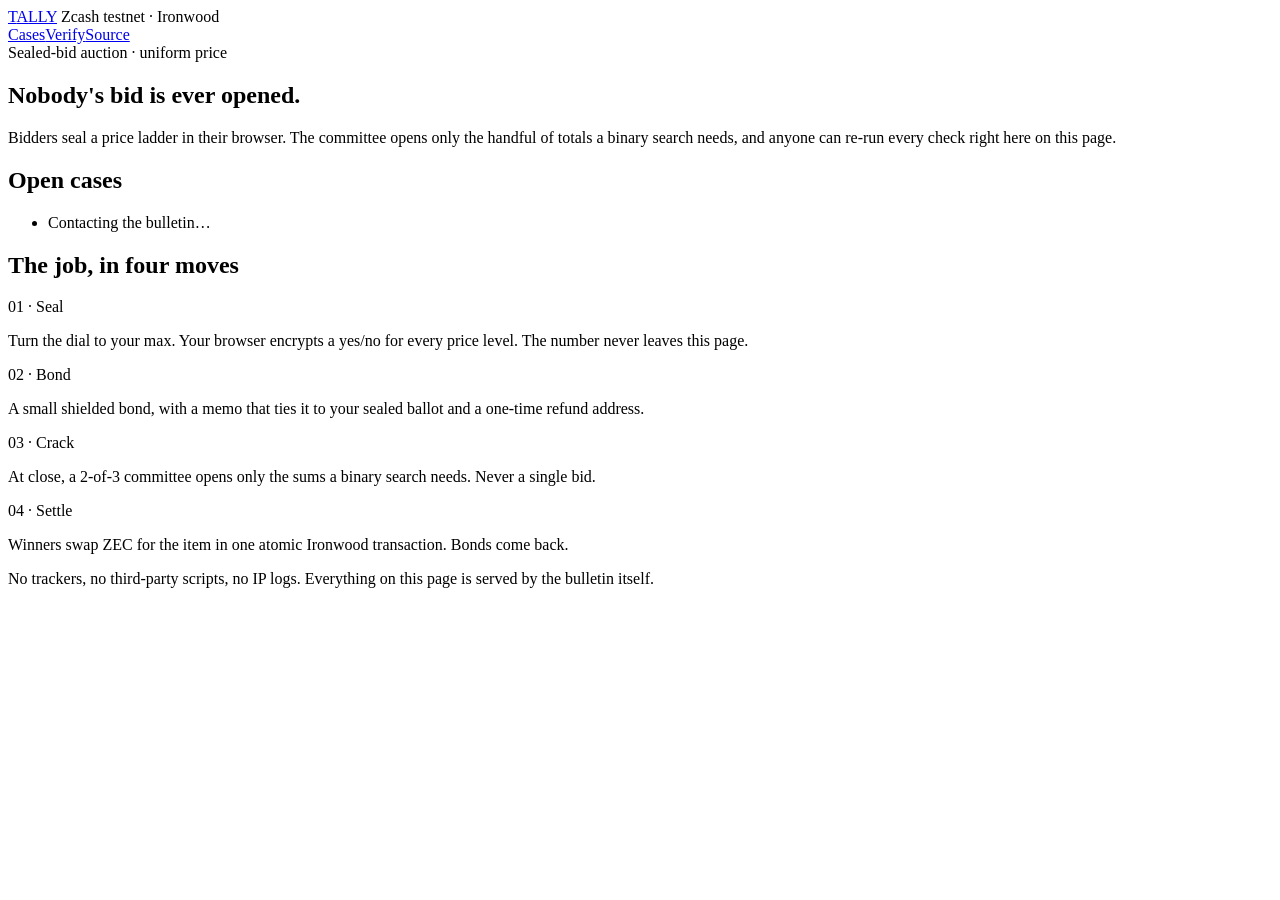
==== web/index.html @ 9376f006 "Layer 5: in-browser verifier (WASM) and heist bidding UI tally-wasm: plain C-ABI WASM build of tally" ====
<!doctype html>
<html lang="en">
<head>
  <meta charset="utf-8">
  <meta name="viewport" content="width=device-width, initial-scale=1">
  <title>Tally — sealed bids on Zcash</title>
  <link rel="stylesheet" href="/shared/style.css">
  <script type="module" src="/shared/index.js"></script>
</head>
<body>
  <div class="bar"><div class="wrap">
    <a class="brand" href="/">T<span>A</span>LLY</a>
    <span class="net">Zcash testnet · Ironwood</span>
    <nav><a href="/" aria-current="page">Cases</a><a href="/verify.html">Verify</a><a href="https://github.com/Demiladepy/tally">Source</a></nav>
  </div></div>

  <main class="wrap">
    <section class="hero">
      <span class="label">Sealed-bid auction · uniform price</span>
      <h1>Nobody's bid is ever opened.</h1>
      <p class="lede">Bidders seal a price ladder in their browser. The committee opens only the handful of totals a binary search needs, and anyone can re-run every check right here on this page.</p>
    </section>

    <section class="section" aria-labelledby="cases-h">
      <header><h2 id="cases-h">Open cases</h2><span class="label" id="count"></span></header>
      <ul class="case-list" id="cases"><li class="case"><span class="dim mono">Contacting the bulletin…</span></li></ul>
    </section>

    <section class="section" aria-labelledby="how-h">
      <header><h2 id="how-h">The job, in four moves</h2></header>
      <div class="how">
        <div><span class="label">01 · Seal</span><p>Turn the dial to your max. Your browser encrypts a yes/no for every price level. The number never leaves this page.</p></div>
        <div><span class="label">02 · Bond</span><p>A small shielded bond, with a memo that ties it to your sealed ballot and a one-time refund address.</p></div>
        <div><span class="label">03 · Crack</span><p>At close, a 2-of-3 committee opens only the sums a binary search needs. Never a single bid.</p></div>
        <div><span class="label">04 · Settle</span><p>Winners swap ZEC for the item in one atomic Ironwood transaction. Bonds come back.</p></div>
      </div>
    </section>
  </main>
  <footer class="foot"><div class="wrap">No trackers, no third-party scripts, no IP logs. Everything on this page is served by the bulletin itself.</div></footer>
</body>
</html>
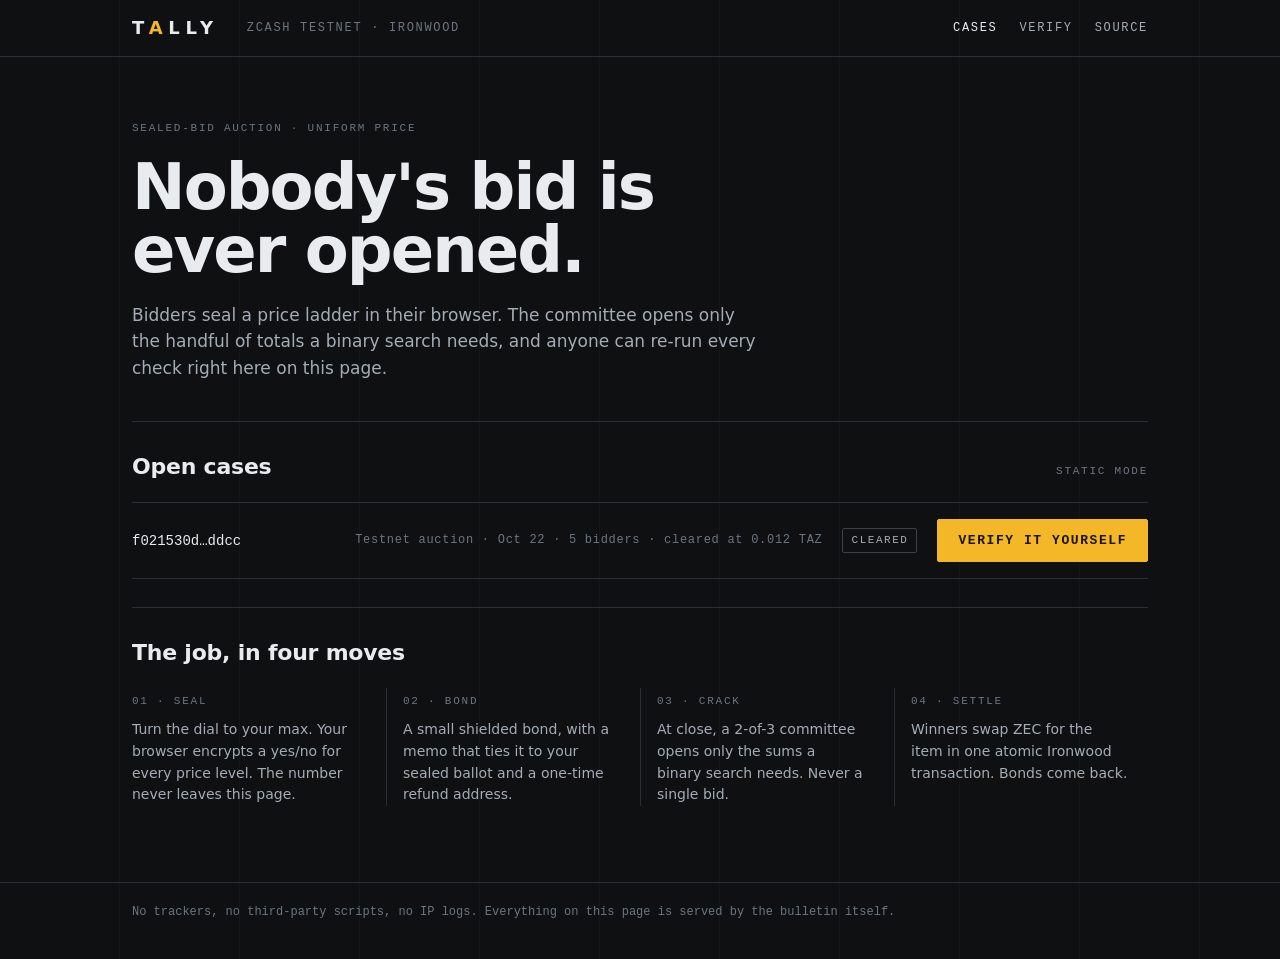
==== commit b34bec2d: "Static hosting + one-command runs - Web pages use relative paths and a meta CSP, so they work on any" ====
--- a/web/index.html
+++ b/web/index.html
@@ -3,15 +3,17 @@
 <head>
   <meta charset="utf-8">
   <meta name="viewport" content="width=device-width, initial-scale=1">
+  <meta http-equiv="Content-Security-Policy" content="default-src 'self'; script-src 'self' 'wasm-unsafe-eval'; style-src 'self'; img-src 'self' data:; connect-src 'self'; font-src 'self'; object-src 'none'; base-uri 'none'; form-action 'none'">
+  <meta name="referrer" content="no-referrer">
   <title>Tally — sealed bids on Zcash</title>
-  <link rel="stylesheet" href="/shared/style.css">
-  <script type="module" src="/shared/index.js"></script>
+  <link rel="stylesheet" href="shared/style.css">
+  <script type="module" src="shared/index.js"></script>
 </head>
 <body>
   <div class="bar"><div class="wrap">
-    <a class="brand" href="/">T<span>A</span>LLY</a>
+    <a class="brand" href="./">T<span>A</span>LLY</a>
     <span class="net">Zcash testnet · Ironwood</span>
-    <nav><a href="/" aria-current="page">Cases</a><a href="/verify.html">Verify</a><a href="https://github.com/Demiladepy/tally">Source</a></nav>
+    <nav><a href="./" aria-current="page">Cases</a><a href="verify.html">Verify</a><a href="https://github.com/Demiladepy/tally">Source</a></nav>
   </div></div>
 
   <main class="wrap">
--- a/web/shared/style.css
+++ b/web/shared/style.css
@@ -0,0 +1,314 @@
+/* Tally: "Vault Ledger". Self-hosted only; system fonts; no external assets.
+   Roles: --amber = primary action + clearing price only.
+          --pass / --fail = check states only.
+          --paper = the sealed envelope only. */
+
+:root {
+  --bg: #0e1012;
+  --bg-2: #15181b;
+  --rule: #2a2f35;
+  --rule-strong: #3a4148;
+  --ink: #e9ecef;
+  --ink-2: #a4adb6;
+  --ink-3: #6c7680;
+  --amber: #f4b728;
+  --amber-ink: #1a1405;
+  --pass: #3fd68f;
+  --fail: #ff5a4f;
+  --paper: #efe6d2;
+  --paper-ink: #2b2418;
+  --mono: ui-monospace, "Cascadia Mono", "SF Mono", Menlo, Consolas, monospace;
+  --sans: system-ui, -apple-system, "Segoe UI", Roboto, sans-serif;
+  --r: 2px;
+  --space: clamp(16px, 3vw, 32px);
+}
+
+* { box-sizing: border-box; touch-action: manipulation; }
+html { background: var(--bg); color: var(--ink); }
+body {
+  margin: 0;
+  font: 15px/1.55 var(--sans);
+  min-height: 100vh;
+  background:
+    repeating-linear-gradient(90deg, transparent 0 119px, rgba(255, 255, 255, 0.018) 119px 120px),
+    var(--bg);
+}
+
+a { color: var(--ink); text-underline-offset: 3px; }
+a:hover { color: var(--amber); }
+:focus-visible { outline: 2px solid var(--amber); outline-offset: 3px; }
+
+.wrap { max-width: 1080px; margin: 0 auto; padding: 0 var(--space); }
+
+/* ---- top bar ---- */
+.bar {
+  border-bottom: 1px solid var(--rule);
+  font: 12px/1 var(--mono);
+  letter-spacing: 0.14em;
+  text-transform: uppercase;
+}
+.bar .wrap { display: flex; align-items: center; gap: 28px; height: 56px; }
+.brand { font: 800 18px/1 var(--sans); letter-spacing: 0.32em; text-decoration: none; color: var(--ink); }
+.brand span { color: var(--amber); }
+.bar nav { display: flex; gap: 22px; margin-left: auto; }
+.bar nav a { text-decoration: none; color: var(--ink-2); }
+.bar nav a[aria-current="page"] { color: var(--ink); }
+.net { color: var(--ink-3); }
+
+/* ---- type ---- */
+.label {
+  font: 11px/1.4 var(--mono);
+  letter-spacing: 0.16em;
+  text-transform: uppercase;
+  color: var(--ink-3);
+}
+h1, h2 { font-family: var(--sans); text-wrap: balance; margin: 0; }
+h1 { font-size: clamp(34px, 6vw, 64px); font-weight: 850; line-height: 0.98; letter-spacing: -0.03em; }
+h2 { font-size: 22px; font-weight: 750; letter-spacing: -0.01em; }
+p { text-wrap: pretty; margin: 0; }
+.lede { color: var(--ink-2); font-size: 17px; max-width: 58ch; }
+.mono { font-family: var(--mono); }
+.dim { color: var(--ink-3); }
+code, .hash { font: 13px/1.4 var(--mono); color: var(--ink-2); word-break: break-all; }
+
+/* ---- sections: ruled, not carded ---- */
+.section { border-top: 1px solid var(--rule); padding: 28px 0; }
+.section > header { display: flex; align-items: baseline; gap: 16px; margin-bottom: 18px; }
+.section > header .label { margin-left: auto; }
+
+/* ---- buttons ---- */
+.btn {
+  appearance: none;
+  border: 1px solid var(--rule-strong);
+  background: transparent;
+  color: var(--ink);
+  font: 600 13px/1 var(--mono);
+  letter-spacing: 0.12em;
+  text-transform: uppercase;
+  padding: 14px 20px;
+  border-radius: var(--r);
+  cursor: pointer;
+  text-decoration: none;
+  display: inline-flex;
+  align-items: center;
+  gap: 10px;
+  transition: background-color 120ms, border-color 120ms, color 120ms;
+}
+.btn:hover { border-color: var(--ink-2); color: var(--ink); }
+.btn.primary { background: var(--amber); border-color: var(--amber); color: var(--amber-ink); }
+.btn.primary:hover { background: #ffc94a; color: var(--amber-ink); }
+.btn:disabled { opacity: 0.4; cursor: not-allowed; }
+
+/* ---- status chips ---- */
+.chip {
+  font: 11px/1 var(--mono);
+  letter-spacing: 0.14em;
+  text-transform: uppercase;
+  padding: 6px 8px;
+  border: 1px solid var(--rule-strong);
+  border-radius: var(--r);
+  color: var(--ink-2);
+  white-space: nowrap;
+}
+.chip.open { color: var(--amber); border-color: rgba(244, 183, 40, 0.5); }
+
+/* ---- landing ---- */
+.hero { padding: 64px 0 40px; display: grid; gap: 20px; }
+.hero h1 { max-width: 14ch; }
+.case-list { list-style: none; margin: 0; padding: 0; }
+.case-list li { border-top: 1px solid var(--rule); }
+.case-list li:last-child { border-bottom: 1px solid var(--rule); }
+.case {
+  display: grid;
+  grid-template-columns: 1fr auto auto auto;
+  gap: 20px;
+  align-items: center;
+  padding: 16px 0;
+}
+.case .id { font: 14px var(--mono); color: var(--ink); }
+.case .meta { font: 12px var(--mono); color: var(--ink-3); letter-spacing: 0.06em; }
+.case .actions { display: flex; gap: 8px; }
+.how { display: grid; grid-template-columns: repeat(4, 1fr); gap: 0; }
+.how > div { padding: 0 20px 0 0; border-left: 1px solid var(--rule); padding-left: 16px; }
+.how > div:first-child { border-left: 0; padding-left: 0; }
+.how p { color: var(--ink-2); font-size: 14px; margin-top: 8px; }
+
+/* ---- verify: verdict + checks ---- */
+.verdict { display: grid; gap: 10px; padding: 40px 0 28px; }
+.verdict .big { font: 850 clamp(30px, 5vw, 52px)/1 var(--sans); letter-spacing: -0.02em; }
+.verdict.pass .big { color: var(--pass); }
+.verdict.fail .big { color: var(--fail); }
+.checks { list-style: none; margin: 0; padding: 0; counter-reset: c; }
+.checks li {
+  display: grid;
+  grid-template-columns: 28px 64px 1fr;
+  gap: 14px;
+  align-items: baseline;
+  padding: 12px 0;
+  border-top: 1px solid var(--rule);
+  counter-increment: c;
+  opacity: 0;
+  transform: translateY(4px);
+  animation: tumbler 260ms ease-out forwards;
+}
+.checks li::before { content: counter(c, decimal-leading-zero); font: 12px var(--mono); color: var(--ink-3); }
+.checks .st { font: 700 12px/1 var(--mono); letter-spacing: 0.14em; }
+.checks .ok .st { color: var(--pass); }
+.checks .bad .st { color: var(--fail); }
+.checks .name { font-weight: 600; }
+.checks .detail { display: block; font: 12px/1.5 var(--mono); color: var(--ink-3); word-break: break-all; }
+@keyframes tumbler { to { opacity: 1; transform: none; } }
+
+/* ---- ladder: what was opened, what stayed sealed ---- */
+.ladder { display: grid; grid-template-columns: repeat(var(--levels, 16), minmax(0, 1fr)); gap: 3px; }
+.rung { display: grid; gap: 6px; text-align: center; }
+.rung .cell {
+  height: 84px;
+  border: 1px solid var(--rule);
+  border-radius: var(--r);
+  display: grid;
+  place-items: center;
+  font: 700 18px var(--mono);
+  background: repeating-linear-gradient(135deg, #171a1d 0 6px, #1c2024 6px 12px);
+  color: var(--ink-3);
+}
+.rung.opened .cell { background: var(--bg-2); color: var(--ink); border-color: var(--rule-strong); }
+.rung.cleared .cell { border-color: var(--amber); color: var(--amber); box-shadow: inset 0 0 0 1px var(--amber); }
+.rung .p { font: 11px var(--mono); color: var(--ink-3); }
+.rung.cleared .p { color: var(--amber); }
+.legend { display: flex; gap: 22px; flex-wrap: wrap; margin-top: 14px; font: 12px var(--mono); color: var(--ink-3); }
+.legend i { display: inline-block; width: 12px; height: 12px; vertical-align: -2px; margin-right: 6px; border: 1px solid var(--rule-strong); }
+.legend .sealed { background: repeating-linear-gradient(135deg, #171a1d 0 3px, #2a2f35 3px 6px); }
+.legend .open { background: var(--bg-2); }
+.legend .clear { border-color: var(--amber); }
+
+.price-tag { font: 850 clamp(36px, 5.5vw, 64px)/1 var(--mono); color: var(--amber); letter-spacing: -0.03em; white-space: nowrap; }
+.price-tag small { font-size: 0.42em; letter-spacing: 0.08em; }
+.facts > :first-child { grid-column: span 2; }
+.facts { display: grid; grid-template-columns: repeat(auto-fit, minmax(180px, 1fr)); gap: 18px 28px; }
+.facts .v { font: 15px var(--mono); margin-top: 4px; word-break: break-all; }
+.rows { list-style: none; margin: 0; padding: 0; }
+.rows li { display: flex; gap: 16px; padding: 10px 0; border-top: 1px solid var(--rule); align-items: baseline; flex-wrap: wrap; }
+
+/* ---- drop zone (interactive: justified container) ---- */
+.drop {
+  border: 1px dashed var(--rule-strong);
+  border-radius: var(--r);
+  padding: 22px;
+  display: flex;
+  gap: 16px;
+  align-items: center;
+  flex-wrap: wrap;
+  color: var(--ink-2);
+}
+.drop.over { border-color: var(--amber); color: var(--ink); }
+.drop input[type="file"] { font: 12px var(--mono); color: var(--ink-2); }
+
+/* ---- bid flow ---- */
+.steps { display: flex; gap: 0; list-style: none; margin: 0; padding: 0; border-bottom: 1px solid var(--rule); }
+.steps li {
+  flex: 1;
+  padding: 14px 0;
+  font: 11px var(--mono);
+  letter-spacing: 0.14em;
+  text-transform: uppercase;
+  color: var(--ink-3);
+  border-bottom: 2px solid transparent;
+  margin-bottom: -1px;
+}
+.steps li[aria-current="step"] { color: var(--ink); border-bottom-color: var(--ink); }
+.steps li.done { color: var(--ink-2); }
+.steps li.done::after { content: " ✓"; color: var(--pass); }
+
+.stage { display: grid; grid-template-columns: minmax(0, 1fr) minmax(0, 1fr); gap: var(--space); padding: 36px 0; align-items: center; }
+.stage .copy { display: grid; gap: 16px; align-content: start; }
+.private-note { font: 12px/1.5 var(--mono); color: var(--ink-3); border-top: 1px solid var(--rule); padding-top: 12px; }
+
+/* vault dial */
+.dial-wrap { display: grid; place-items: center; gap: 18px; }
+.dial { width: min(340px, 80vw); aspect-ratio: 1; position: relative; }
+.dial svg { width: 100%; height: 100%; display: block; }
+.dial .knob { transform-origin: 170px 170px; transition: transform 220ms cubic-bezier(0.2, 0.9, 0.3, 1.2); }
+.dial-readout { text-align: center; display: grid; gap: 6px; }
+.dial-readout .amt { font: 800 40px/1 var(--mono); letter-spacing: -0.02em; }
+.dial-range { width: min(340px, 80vw); accent-color: var(--ink); }
+
+/* envelope (paper role only) */
+.envelope { width: min(340px, 80vw); aspect-ratio: 1.55; position: relative; perspective: 900px; }
+.envelope .body {
+  position: absolute; inset: 0;
+  background: var(--paper);
+  border-radius: 3px;
+  box-shadow: 0 18px 40px rgba(0, 0, 0, 0.45);
+}
+.envelope .body::after {
+  content: ""; position: absolute; inset: 0;
+  background: linear-gradient(to top right, transparent 49.5%, rgba(43, 36, 24, 0.18) 50%, transparent 50.5%),
+              linear-gradient(to top left, transparent 49.5%, rgba(43, 36, 24, 0.18) 50%, transparent 50.5%);
+}
+.envelope .flap {
+  position: absolute; left: 0; right: 0; top: 0; height: 58%;
+  background: #e4d8bd;
+  clip-path: polygon(0 0, 100% 0, 50% 100%);
+  transform-origin: top;
+  transform: rotateX(180deg);
+  transition: transform 520ms cubic-bezier(0.5, 0, 0.2, 1);
+  z-index: 2;
+}
+.envelope.sealed .flap { transform: rotateX(0deg); }
+.envelope .stamp {
+  position: absolute; z-index: 3; left: 50%; top: 52%;
+  translate: -50% -50%;
+  font: 800 15px/1 var(--mono); letter-spacing: 0.24em;
+  color: #9b2a1f; border: 2px solid #9b2a1f; padding: 8px 12px;
+  rotate: -8deg; opacity: 0; scale: 1.6;
+  transition: opacity 180ms 480ms, scale 220ms 480ms cubic-bezier(0.3, 1.6, 0.4, 1);
+}
+.envelope.sealed .stamp { opacity: 1; scale: 1; }
+.envelope .contents {
+  position: absolute; inset: 16% 10% auto; z-index: 1;
+  font: 11px/1.6 var(--mono); color: var(--paper-ink); opacity: 0.75; overflow: hidden; height: 60%;
+  word-break: break-all;
+}
+
+.field { display: grid; gap: 8px; }
+.field input {
+  font: 14px var(--mono);
+  background: var(--bg-2);
+  border: 1px solid var(--rule-strong);
+  border-radius: var(--r);
+  color: var(--ink);
+  padding: 12px;
+  width: 100%;
+}
+.uri { font: 12px/1.5 var(--mono); background: var(--bg-2); border: 1px solid var(--rule); padding: 12px; word-break: break-all; color: var(--ink-2); }
+.row { display: flex; gap: 10px; flex-wrap: wrap; align-items: center; }
+.status { font: 13px var(--mono); color: var(--ink-2); min-height: 1.5em; }
+.status.err { color: var(--fail); }
+.status.ok { color: var(--pass); }
+[hidden] { display: none !important; }
+
+.foot { border-top: 1px solid var(--rule); margin-top: 48px; padding: 22px 0 40px; font: 12px var(--mono); color: var(--ink-3); }
+
+@media (max-width: 760px) {
+  .stage { grid-template-columns: 1fr; }
+  .case { grid-template-columns: 1fr; gap: 8px; }
+  .how { grid-template-columns: 1fr 1fr; gap: 18px; }
+  .ladder { gap: 2px; }
+  .rung .cell { height: 60px; font-size: 13px; }
+  .rung .p { font-size: 10px; visibility: hidden; white-space: nowrap; }
+  .rung:first-child .p, .rung:last-child .p, .rung.cleared .p { visibility: visible; }
+  .bar nav { gap: 14px; }
+  .net { display: none; }
+}
+
+@media (prefers-reduced-motion: reduce) {
+  *, *::before, *::after { animation: none !important; transition: none !important; }
+  .checks li { opacity: 1; transform: none; }
+}
+.note-top { margin-top: 12px; }
+
+.manual { display: grid; gap: 10px; border-top: 1px solid var(--rule); padding-top: 12px; }
+.manual summary { cursor: pointer; list-style: none; }
+.manual summary::before { content: "+ "; }
+.manual[open] summary::before { content: "- "; }
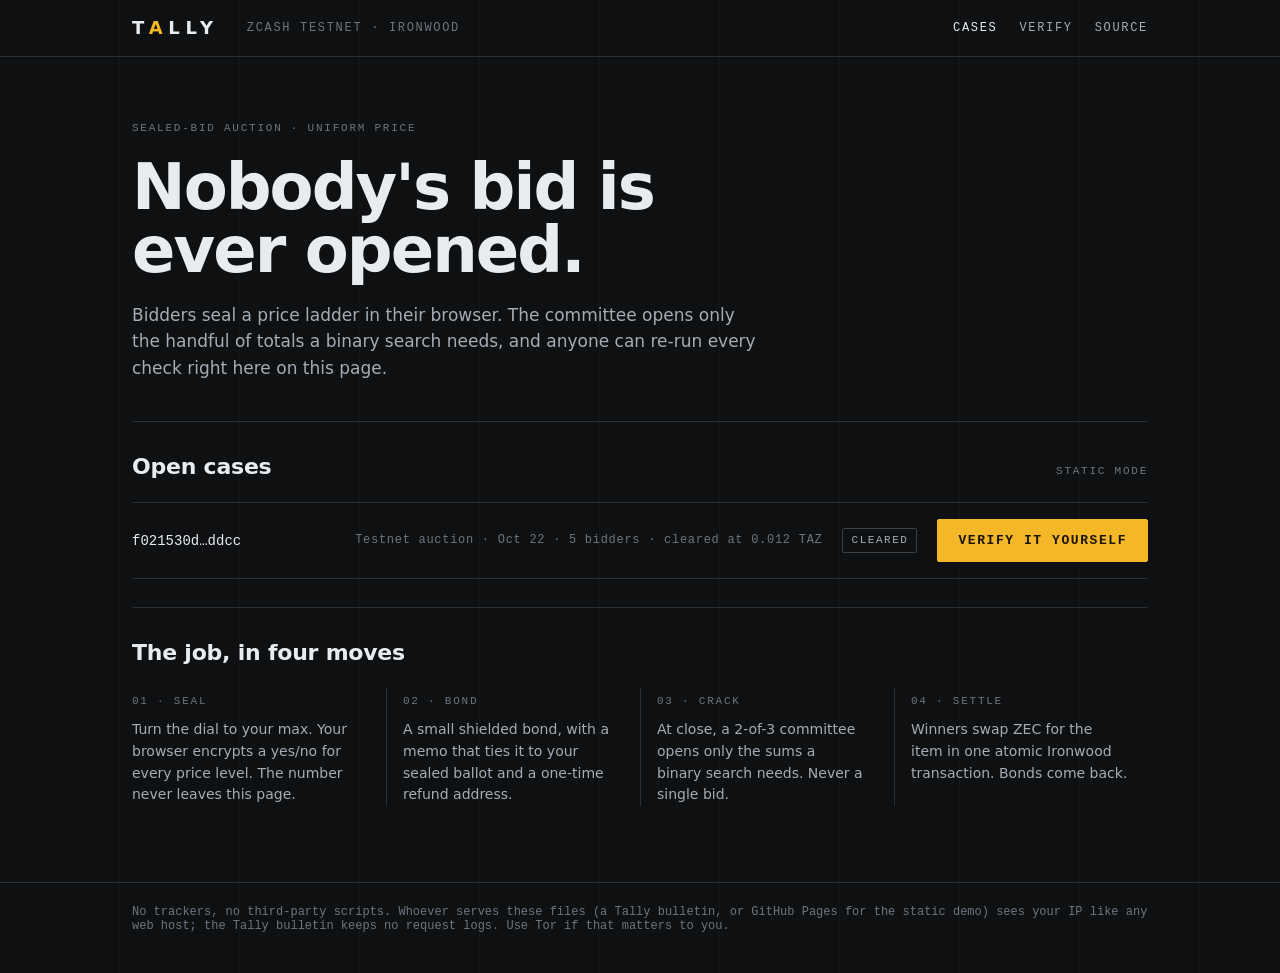
==== commit 877ecc80: "Web: v2-only sealing, wipe bid traces, frame-bust, build WASM in Pages with sha256 Co-Authored-By: C" ====
--- a/web/index.html
+++ b/web/index.html
@@ -7,6 +7,7 @@
   <meta name="referrer" content="no-referrer">
   <title>Tally — sealed bids on Zcash</title>
   <link rel="stylesheet" href="shared/style.css">
+  <script src="shared/frame.js"></script>
   <script type="module" src="shared/index.js"></script>
 </head>
 <body>
@@ -38,6 +39,6 @@
       </div>
     </section>
   </main>
-  <footer class="foot"><div class="wrap">No trackers, no third-party scripts, no IP logs. Everything on this page is served by the bulletin itself.</div></footer>
+  <footer class="foot"><div class="wrap">No trackers, no third-party scripts. Whoever serves these files (a Tally bulletin, or GitHub Pages for the static demo) sees your IP like any web host; the Tally bulletin keeps no request logs. Use Tor if that matters to you.</div></footer>
 </body>
 </html>
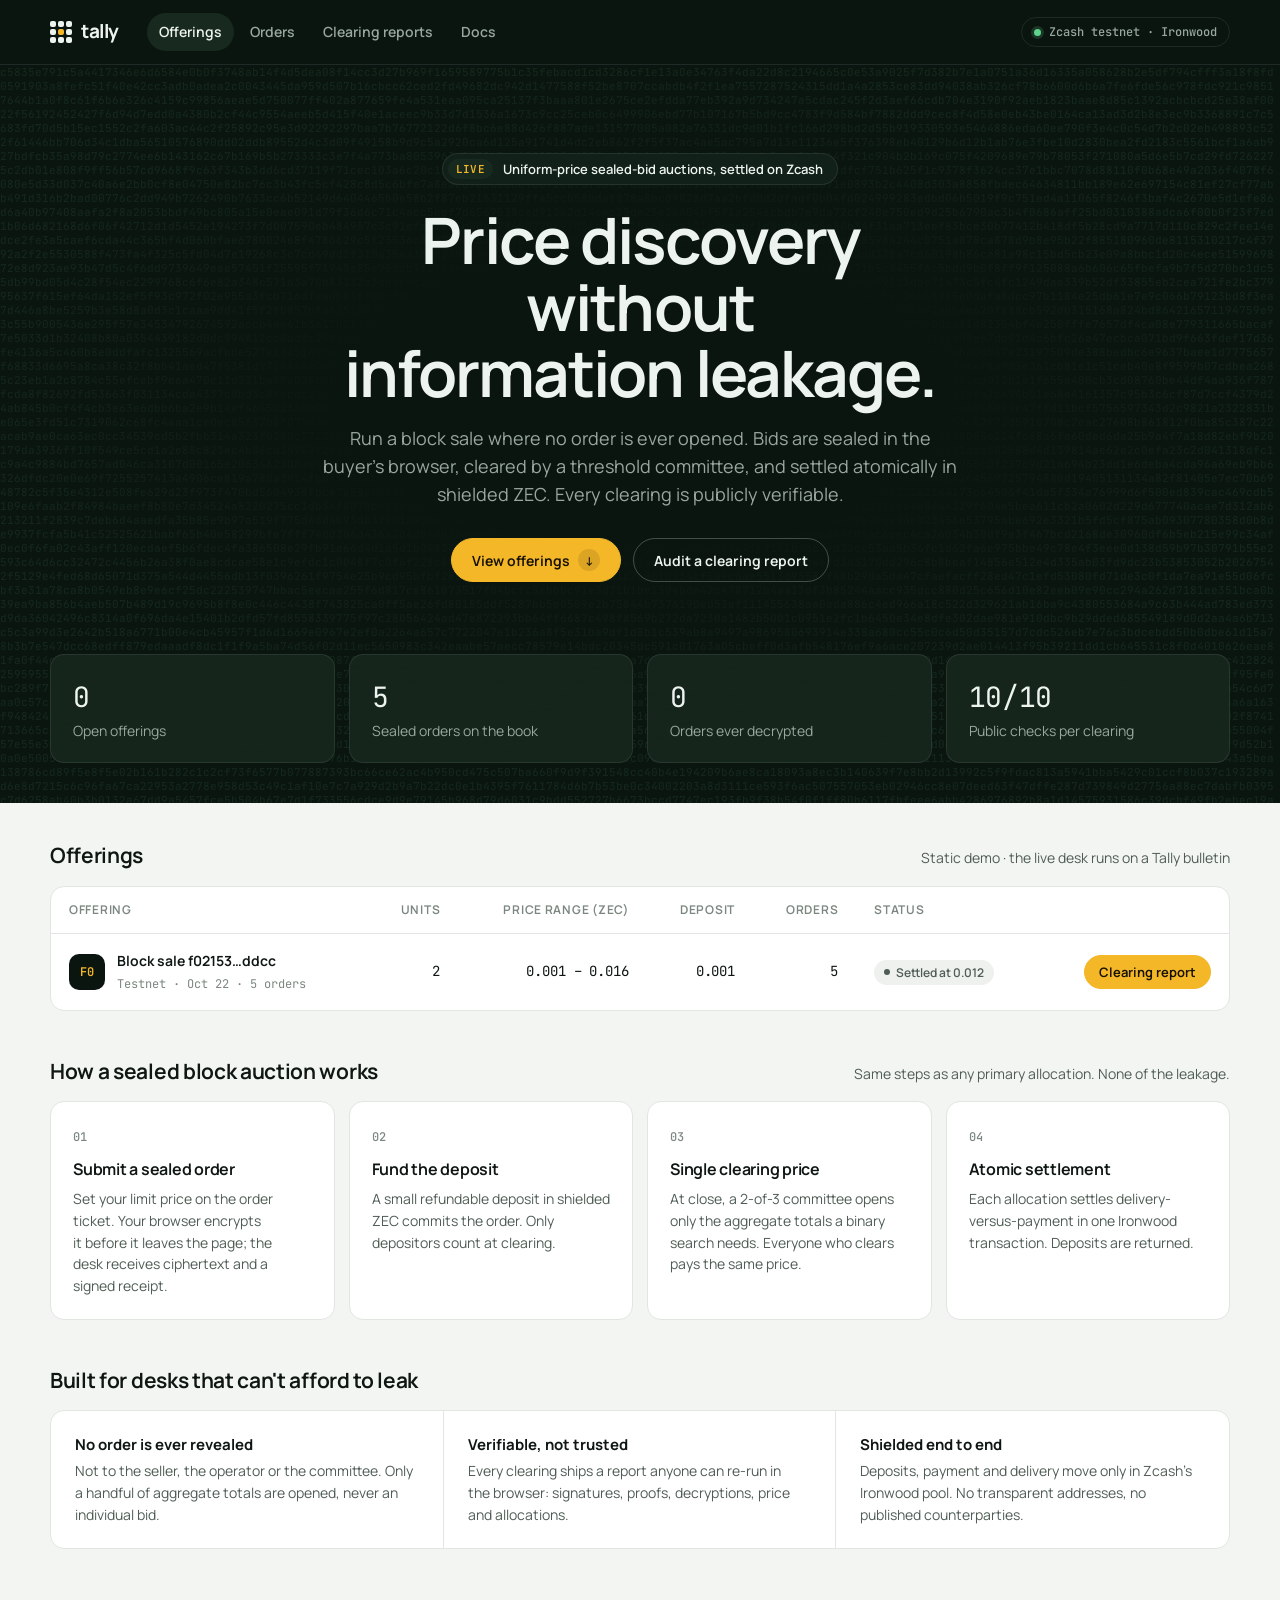
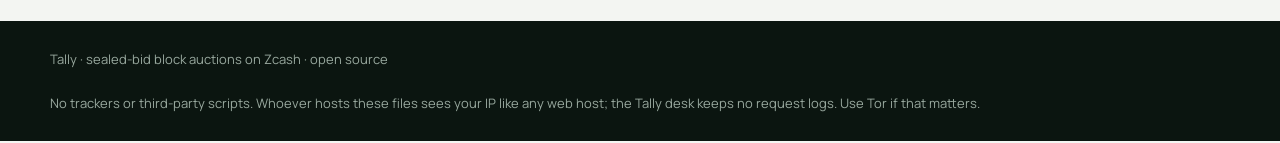
==== commit 51262aa4: "Web: institutional desk redesign (offerings, order ticket, orders, clearing report) - Familiar priva" ====
--- a/web/index.html
+++ b/web/index.html
@@ -5,40 +5,69 @@
   <meta name="viewport" content="width=device-width, initial-scale=1">
   <meta http-equiv="Content-Security-Policy" content="default-src 'self'; script-src 'self' 'wasm-unsafe-eval'; style-src 'self'; img-src 'self' data:; connect-src 'self'; font-src 'self'; object-src 'none'; base-uri 'none'; form-action 'none'">
   <meta name="referrer" content="no-referrer">
-  <title>Tally — sealed bids on Zcash</title>
+  <title>Tally · Sealed-bid block auctions on Zcash</title>
+  <link rel="preload" href="fonts/manrope.woff2" as="font" type="font/woff2" crossorigin>
   <link rel="stylesheet" href="shared/style.css">
   <script src="shared/frame.js"></script>
   <script type="module" src="shared/index.js"></script>
 </head>
 <body>
-  <div class="bar"><div class="wrap">
-    <a class="brand" href="./">T<span>A</span>LLY</a>
+  <header class="top"><div class="wrap">
+    <a class="logo" href="./"><span class="mark" aria-hidden="true"><i></i><i></i><i></i><i></i><i></i><i></i><i></i><i></i><i></i></span>tally</a>
+    <nav aria-label="Main"><a href="./" aria-current="page">Offerings</a><a href="orders.html">Orders</a><a href="verify.html">Clearing reports</a><a href="https://github.com/Demiladepy/tally">Docs</a></nav>
     <span class="net">Zcash testnet · Ironwood</span>
-    <nav><a href="./" aria-current="page">Cases</a><a href="verify.html">Verify</a><a href="https://github.com/Demiladepy/tally">Source</a></nav>
-  </div></div>
+  </div></header>
+
+  <section class="hero">
+    <div class="cipher" id="cipher" aria-hidden="true"></div>
+    <div class="wrap">
+      <span class="eyebrow"><b>LIVE</b>Uniform-price sealed-bid auctions, settled on Zcash</span>
+      <h1>Price discovery without information leakage.</h1>
+      <p class="lede">Run a block sale where no order is ever opened. Bids are sealed in the buyer's browser, cleared by a threshold committee, and settled atomically in shielded ZEC. Every clearing is publicly verifiable.</p>
+      <div class="actions">
+        <a class="btn cta" href="#offerings">View offerings <span class="arrow" aria-hidden="true">↓</span></a>
+        <a class="btn ghost-dark" href="verify.html?sample=testnet-2026-10-22">Audit a clearing report</a>
+      </div>
+      <div class="stats" aria-label="Desk statistics">
+        <div class="stat"><span class="num" id="st-open">—</span><span>Open offerings</span></div>
+        <div class="stat"><span class="num" id="st-orders">—</span><span>Sealed orders on the book</span></div>
+        <div class="stat"><span class="num">0</span><span>Orders ever decrypted</span></div>
+        <div class="stat"><span class="num">10/10</span><span>Public checks per clearing</span></div>
+      </div>
+    </div>
+  </section>
 
   <main class="wrap">
-    <section class="hero">
-      <span class="label">Sealed-bid auction · uniform price</span>
-      <h1>Nobody's bid is ever opened.</h1>
-      <p class="lede">Bidders seal a price ladder in their browser. The committee opens only the handful of totals a binary search needs, and anyone can re-run every check right here on this page.</p>
-    </section>
-
-    <section class="section" aria-labelledby="cases-h">
-      <header><h2 id="cases-h">Open cases</h2><span class="label" id="count"></span></header>
-      <ul class="case-list" id="cases"><li class="case"><span class="dim mono">Contacting the bulletin…</span></li></ul>
+    <section class="section" id="offerings" aria-labelledby="off-h">
+      <div class="sec-head"><h2 id="off-h">Offerings</h2><span class="muted" id="count"></span></div>
+      <div class="card table-wrap">
+        <table>
+          <thead><tr><th>Offering</th><th class="r">Units</th><th class="r col-hide">Price range (ZEC)</th><th class="r col-hide">Deposit</th><th class="r">Orders</th><th>Status</th><th></th></tr></thead>
+          <tbody id="rows"><tr><td colspan="7" class="empty">Connecting to the order book…</td></tr></tbody>
+        </table>
+      </div>
     </section>
 
     <section class="section" aria-labelledby="how-h">
-      <header><h2 id="how-h">The job, in four moves</h2></header>
-      <div class="how">
-        <div><span class="label">01 · Seal</span><p>Turn the dial to your max. Your browser encrypts a yes/no for every price level. The number never leaves this page.</p></div>
-        <div><span class="label">02 · Bond</span><p>A small shielded bond, with a memo that ties it to your sealed ballot and a one-time refund address.</p></div>
-        <div><span class="label">03 · Crack</span><p>At close, a 2-of-3 committee opens only the sums a binary search needs. Never a single bid.</p></div>
-        <div><span class="label">04 · Settle</span><p>Winners swap ZEC for the item in one atomic Ironwood transaction. Bonds come back.</p></div>
+      <div class="sec-head"><h2 id="how-h">How a sealed block auction works</h2><span class="muted">Same steps as any primary allocation. None of the leakage.</span></div>
+      <div class="steps4">
+        <div class="card"><span class="n">01</span><h3>Submit a sealed order</h3><p>Set your limit price on the order ticket. Your browser encrypts it before it leaves the page; the desk receives ciphertext and a signed receipt.</p></div>
+        <div class="card"><span class="n">02</span><h3>Fund the deposit</h3><p>A small refundable deposit in shielded ZEC commits the order. Only depositors count at clearing.</p></div>
+        <div class="card"><span class="n">03</span><h3>Single clearing price</h3><p>At close, a 2-of-3 committee opens only the aggregate totals a binary search needs. Everyone who clears pays the same price.</p></div>
+        <div class="card"><span class="n">04</span><h3>Atomic settlement</h3><p>Each allocation settles delivery-versus-payment in one Ironwood transaction. Deposits are returned.</p></div>
+      </div>
+    </section>
+
+    <section class="section" aria-labelledby="why-h">
+      <div class="sec-head"><h2 id="why-h">Built for desks that can't afford to leak</h2></div>
+      <div class="trust">
+        <div><b>No order is ever revealed</b><p>Not to the seller, the operator or the committee. Only a handful of aggregate totals are opened, never an individual bid.</p></div>
+        <div><b>Verifiable, not trusted</b><p>Every clearing ships a report anyone can re-run in the browser: signatures, proofs, decryptions, price and allocations.</p></div>
+        <div><b>Shielded end to end</b><p>Deposits, payment and delivery move only in Zcash's Ironwood pool. No transparent addresses, no published counterparties.</p></div>
       </div>
     </section>
   </main>
-  <footer class="foot"><div class="wrap">No trackers, no third-party scripts. Whoever serves these files (a Tally bulletin, or GitHub Pages for the static demo) sees your IP like any web host; the Tally bulletin keeps no request logs. Use Tor if that matters to you.</div></footer>
+
+  <footer class="foot"><div class="wrap"><span>Tally · sealed-bid block auctions on Zcash · open source</span><span>No trackers or third-party scripts. Whoever hosts these files sees your IP like any web host; the Tally desk keeps no request logs. Use Tor if that matters.</span></div></footer>
 </body>
 </html>
--- a/web/shared/style.css
+++ b/web/shared/style.css
@@ -1,314 +1,307 @@
-/* Tally: "Vault Ledger". Self-hosted only; system fonts; no external assets.
-   Roles: --amber = primary action + clearing price only.
-          --pass / --fail = check states only.
-          --paper = the sealed envelope only. */
+/* Tally: institutional sealed-bid desk.
+   Dark green-black chrome and hero; light, quiet working surfaces.
+   Gold is the call-to-action colour only. Figures are always monospace. */
+
+@font-face { font-family: "Manrope"; font-weight: 400 800; font-display: swap; src: url(../fonts/manrope.woff2) format("woff2"); }
+@font-face { font-family: "JB Mono"; font-weight: 400 600; font-display: swap; src: url(../fonts/jbmono.woff2) format("woff2"); }
 
 :root {
-  --bg: #0e1012;
-  --bg-2: #15181b;
-  --rule: #2a2f35;
-  --rule-strong: #3a4148;
-  --ink: #e9ecef;
-  --ink-2: #a4adb6;
-  --ink-3: #6c7680;
-  --amber: #f4b728;
-  --amber-ink: #1a1405;
-  --pass: #3fd68f;
-  --fail: #ff5a4f;
-  --paper: #efe6d2;
-  --paper-ink: #2b2418;
-  --mono: ui-monospace, "Cascadia Mono", "SF Mono", Menlo, Consolas, monospace;
-  --sans: system-ui, -apple-system, "Segoe UI", Roboto, sans-serif;
-  --r: 2px;
-  --space: clamp(16px, 3vw, 32px);
+  --night: #0b1510;
+  --night-2: #112019;
+  --night-3: #18291f;
+  --night-line: rgba(232, 244, 236, 0.09);
+  --on-night: #edf3ee;
+  --on-night-2: #98a89e;
+
+  --paper: #f3f5f2;
+  --card: #ffffff;
+  --line: #e1e6e0;
+  --line-2: #cfd6cd;
+  --ink: #0f1712;
+  --ink-2: #4f5d54;
+  --ink-3: #7c887f;
+
+  --cta: #f4b728;        /* call to action only */
+  --cta-ink: #171204;
+  --cta-hover: #ffc53d;
+  --pos: #18794a;
+  --pos-bg: #e5f4ea;
+  --neg: #b4321f;
+  --neg-bg: #fbe9e5;
+  --wait: #8a6a00;
+  --wait-bg: #fff4d4;
+
+  --r: 14px;
+  --r-sm: 9px;
+  --sans: "Manrope", ui-sans-serif, system-ui, -apple-system, "Segoe UI", sans-serif;
+  --mono: "JB Mono", ui-monospace, "SFMono-Regular", Menlo, Consolas, monospace;
 }
 
-* { box-sizing: border-box; touch-action: manipulation; }
-html { background: var(--bg); color: var(--ink); }
-body {
-  margin: 0;
-  font: 15px/1.55 var(--sans);
-  min-height: 100vh;
-  background:
-    repeating-linear-gradient(90deg, transparent 0 119px, rgba(255, 255, 255, 0.018) 119px 120px),
-    var(--bg);
+* { box-sizing: border-box; }
+html { -webkit-text-size-adjust: 100%; }
+body { margin: 0; background: var(--paper); color: var(--ink); font: 15px/1.55 var(--sans); font-feature-settings: "ss01"; }
+h1, h2, h3 { margin: 0; font-weight: 650; letter-spacing: -0.015em; text-wrap: balance; }
+p { margin: 0; text-wrap: pretty; }
+a { color: inherit; }
+code, .mono, .num { font-family: var(--mono); font-variant-numeric: tabular-nums; }
+.num { letter-spacing: -0.01em; }
+[hidden] { display: none !important; }
+:focus-visible { outline: 2px solid var(--cta); outline-offset: 2px; border-radius: 6px; }
+.wrap { width: min(1180px, 100% - 32px); margin-inline: auto; }
+.muted { color: var(--ink-2); }
+.faint { color: var(--ink-3); }
+
+/* ---------- top bar ---------- */
+.top { background: var(--night); color: var(--on-night); border-bottom: 1px solid var(--night-line); position: sticky; top: 0; z-index: 10; }
+.top .wrap { display: flex; align-items: center; gap: 28px; height: 64px; }
+.logo { display: inline-flex; align-items: center; gap: 9px; font-weight: 750; font-size: 19px; letter-spacing: -0.02em; text-decoration: none; }
+.logo .mark { width: 22px; height: 22px; display: grid; grid-template-columns: repeat(3, 1fr); gap: 2px; }
+.logo .mark i { background: var(--on-night); border-radius: 2px; }
+.logo .mark i:nth-child(5) { background: var(--cta); }
+.top nav { display: flex; gap: 4px; min-width: 0; overflow-x: auto; scrollbar-width: none; }
+.top nav::-webkit-scrollbar { display: none; }
+.top nav a { white-space: nowrap; text-decoration: none; color: var(--on-night-2); font-weight: 600; font-size: 14px; padding: 8px 12px; border-radius: 999px; }
+.top nav a:hover { color: var(--on-night); }
+.top nav a[aria-current="page"] { color: var(--on-night); background: var(--night-3); }
+.net { margin-left: auto; display: inline-flex; align-items: center; gap: 8px; font: 500 12px var(--mono); color: var(--on-night-2); border: 1px solid var(--night-line); padding: 6px 12px; border-radius: 999px; white-space: nowrap; }
+.net::before { content: ""; width: 7px; height: 7px; border-radius: 50%; background: #5fd38d; box-shadow: 0 0 0 3px rgba(95, 211, 141, 0.18); }
+
+/* ---------- buttons ---------- */
+.btn { display: inline-flex; align-items: center; justify-content: center; gap: 8px; height: 44px; padding: 0 20px; border-radius: 999px; border: 1px solid var(--line-2); background: var(--card); color: var(--ink); font: 650 14px var(--sans); text-decoration: none; cursor: pointer; white-space: nowrap; transition: background .15s, border-color .15s, transform .1s; }
+.btn:hover { border-color: var(--ink-3); }
+.btn:active { transform: translateY(1px); }
+.btn.cta { background: var(--cta); border-color: var(--cta); color: var(--cta-ink); }
+.btn.cta:hover { background: var(--cta-hover); border-color: var(--cta-hover); }
+.btn.block { width: 100%; height: 50px; font-size: 15px; }
+.btn.sm { height: 34px; padding: 0 14px; font-size: 13px; }
+.btn.ghost-dark { background: transparent; color: var(--on-night); border-color: rgba(237, 243, 238, 0.25); }
+.btn.ghost-dark:hover { border-color: var(--on-night); }
+.btn:disabled { opacity: .45; cursor: not-allowed; transform: none; }
+.btn .arrow { width: 22px; height: 22px; border-radius: 50%; display: grid; place-items: center; background: rgba(0, 0, 0, .1); font-size: 12px; }
+
+/* ---------- hero (home) ---------- */
+.hero { position: relative; background: var(--night); color: var(--on-night); overflow: hidden; }
+.cipher { position: absolute; inset: 0; font: 400 11px/14px var(--mono); color: #5fd38d; opacity: .1; white-space: pre-wrap; word-break: break-all; pointer-events: none; user-select: none;
+  mask-image: radial-gradient(ellipse 70% 60% at 50% 45%, transparent 30%, #000 75%); -webkit-mask-image: radial-gradient(ellipse 70% 60% at 50% 45%, transparent 30%, #000 75%); }
+.hero .wrap { position: relative; padding: 88px 0 40px; text-align: center; }
+.eyebrow { display: inline-flex; align-items: center; gap: 10px; font-size: 13px; font-weight: 600; color: var(--on-night); background: var(--night-2); border: 1px solid var(--night-line); padding: 5px 14px 5px 5px; border-radius: 999px; }
+.eyebrow b { font: 600 11px var(--mono); background: var(--night-3); color: var(--cta); padding: 3px 8px; border-radius: 999px; letter-spacing: .04em; }
+.hero h1 { font-size: clamp(36px, 6vw, 64px); line-height: 1.04; margin: 22px auto 18px; max-width: 15ch; letter-spacing: -0.03em; }
+.hero .lede { color: var(--on-night-2); font-size: 18px; max-width: 58ch; margin: 0 auto 30px; }
+.hero .actions { display: flex; gap: 12px; justify-content: center; flex-wrap: wrap; }
+.stats { display: grid; grid-template-columns: repeat(4, 1fr); gap: 14px; margin-top: 72px; text-align: left; }
+.stat { background: rgba(24, 41, 31, .82); border: 1px solid var(--night-line); border-radius: var(--r); padding: 20px 22px; backdrop-filter: blur(2px); }
+.stat .num { display: block; font-size: 28px; color: var(--on-night); }
+.stat span:last-child { color: var(--on-night-2); font-size: 14px; }
+
+/* ---------- page head (inner pages) ---------- */
+.head { background: var(--night); color: var(--on-night); padding: 28px 0 32px; }
+.crumbs { font-size: 13px; color: var(--on-night-2); margin-bottom: 14px; }
+.crumbs a { color: var(--on-night-2); text-decoration: none; }
+.crumbs a:hover { color: var(--on-night); }
+.head-row { display: flex; align-items: flex-end; justify-content: space-between; gap: 20px; flex-wrap: wrap; }
+.head h1 { font-size: clamp(26px, 3.4vw, 38px); }
+.head .sub { color: var(--on-night-2); margin-top: 8px; }
+.kpis { display: grid; grid-template-columns: repeat(4, 1fr); gap: 1px; background: var(--night-line); border: 1px solid var(--night-line); border-radius: var(--r); overflow: hidden; margin-top: 26px; }
+.kpis > div { background: var(--night-2); padding: 16px 20px; }
+.kpis .k { font-size: 12px; color: var(--on-night-2); font-weight: 600; text-transform: uppercase; letter-spacing: .06em; }
+.kpis .v { font: 500 20px var(--mono); margin-top: 4px; color: var(--on-night); }
+.kpis .v small { font-size: 13px; color: var(--on-night-2); }
+
+/* ---------- status pills ---------- */
+.pill { display: inline-flex; align-items: center; gap: 6px; font: 600 12px var(--sans); padding: 4px 10px; border-radius: 999px; background: #eef1ed; color: var(--ink-2); white-space: nowrap; }
+.pill::before { content: ""; width: 6px; height: 6px; border-radius: 50%; background: currentColor; }
+.pill.open { background: var(--pos-bg); color: var(--pos); }
+.pill.wait { background: var(--wait-bg); color: var(--wait); }
+.pill.bad { background: var(--neg-bg); color: var(--neg); }
+.head .pill { background: rgba(95, 211, 141, .14); color: #7fe0a6; }
+.head .pill.wait { background: rgba(244, 183, 40, .14); color: var(--cta); }
+.head .pill.bad { background: rgba(255, 120, 100, .14); color: #ff9c8a; }
+
+/* ---------- sections, cards ---------- */
+main { padding: 36px 0 72px; }
+.section + .section { margin-top: 44px; }
+.sec-head { display: flex; align-items: baseline; justify-content: space-between; gap: 12px; margin-bottom: 14px; flex-wrap: wrap; }
+.sec-head h2 { font-size: 21px; }
+.sec-head .muted { font-size: 14px; }
+.card { background: var(--card); border: 1px solid var(--line); border-radius: var(--r); }
+.card-pad { padding: 22px 24px; }
+.card h3 { font-size: 16px; }
+
+/* ---------- tables ---------- */
+.table-wrap { overflow-x: auto; }
+table { width: 100%; border-collapse: collapse; font-size: 14px; }
+th { text-align: left; font-size: 12px; font-weight: 650; color: var(--ink-3); text-transform: uppercase; letter-spacing: .06em; padding: 14px 18px; border-bottom: 1px solid var(--line); white-space: nowrap; }
+td { padding: 16px 18px; border-bottom: 1px solid var(--line); vertical-align: middle; }
+tr:last-child td { border-bottom: 0; }
+tbody tr { transition: background .12s; }
+tbody tr:hover { background: #f8faf7; }
+td.r, th.r { text-align: right; }
+.asset { display: flex; align-items: center; gap: 12px; }
+.asset .glyph { width: 36px; height: 36px; border-radius: 10px; background: var(--night); color: var(--cta); display: grid; place-items: center; font: 600 12px var(--mono); flex: none; }
+.asset b { display: block; font-weight: 650; }
+.asset small { color: var(--ink-3); font: 12px var(--mono); }
+.empty { padding: 28px; text-align: center; color: var(--ink-2); }
+
+/* ---------- steps strip (home) ---------- */
+.steps4 { display: grid; grid-template-columns: repeat(4, 1fr); gap: 14px; counter-reset: s; }
+.steps4 .card { padding: 22px; }
+.steps4 .n { font: 500 12px var(--mono); color: var(--ink-3); }
+.steps4 h3 { margin: 10px 0 6px; }
+.steps4 p { color: var(--ink-2); font-size: 14px; }
+.trust { display: grid; grid-template-columns: repeat(3, 1fr); gap: 0; border: 1px solid var(--line); border-radius: var(--r); background: var(--card); overflow: hidden; }
+.trust > div { padding: 22px 24px; border-right: 1px solid var(--line); }
+.trust > div:last-child { border-right: 0; }
+.trust b { display: block; margin-bottom: 4px; }
+.trust p { color: var(--ink-2); font-size: 14px; }
+
+/* ---------- offering page ---------- */
+.desk { display: grid; grid-template-columns: minmax(0, 1fr) 400px; gap: 24px; align-items: start; }
+.tabs { display: flex; gap: 4px; border-bottom: 1px solid var(--line); margin-bottom: 20px; overflow-x: auto; }
+.tabs button { background: none; border: 0; padding: 12px 14px; font: 650 14px var(--sans); color: var(--ink-3); cursor: pointer; border-bottom: 2px solid transparent; margin-bottom: -1px; white-space: nowrap; }
+.tabs button[aria-selected="true"] { color: var(--ink); border-bottom-color: var(--ink); }
+dl.terms { margin: 0; display: grid; grid-template-columns: 220px 1fr; }
+dl.terms dt, dl.terms dd { margin: 0; padding: 14px 0; border-bottom: 1px solid var(--line); }
+dl.terms dt { color: var(--ink-2); font-size: 14px; }
+dl.terms dd { font-size: 14px; word-break: break-all; }
+dl.terms > :nth-last-child(-n+2) { border-bottom: 0; }
+.member { display: flex; align-items: center; gap: 14px; padding: 14px 0; border-bottom: 1px solid var(--line); }
+.member:last-child { border-bottom: 0; }
+.member .av { width: 34px; height: 34px; border-radius: 50%; background: #e8ede7; display: grid; place-items: center; font-weight: 700; font-size: 13px; }
+.member .who { flex: 1; min-width: 0; }
+.member .who small { display: block; color: var(--ink-3); font: 12px var(--mono); overflow: hidden; text-overflow: ellipsis; }
+.check { color: var(--pos); font-weight: 650; font-size: 13px; white-space: nowrap; }
+.prose p + p { margin-top: 12px; }
+.prose p { color: var(--ink-2); }
+.prose b { color: var(--ink); }
+.ladder-mini { display: grid; grid-template-columns: repeat(var(--n, 16), minmax(0, 1fr)); gap: 3px; margin-top: 16px; }
+.ladder-mini i { height: 26px; border-radius: 4px; background: repeating-linear-gradient(135deg, #e3e8e2 0 4px, #f2f5f1 4px 8px); }
+.ladder-cap { display: flex; justify-content: space-between; font: 12px var(--mono); color: var(--ink-3); margin-top: 6px; }
+
+/* order ticket */
+.ticket { position: sticky; top: 84px; }
+.ticket .t-head { display: flex; align-items: center; justify-content: space-between; padding: 18px 22px; border-bottom: 1px solid var(--line); }
+.ticket .t-head h2 { font-size: 17px; }
+.ticket .t-body { padding: 20px 22px 22px; }
+.seg { display: grid; grid-template-columns: 1fr 1fr; background: #eef1ed; border-radius: 999px; padding: 4px; margin-bottom: 18px; }
+.seg span { text-align: center; padding: 7px; border-radius: 999px; font-weight: 650; font-size: 13px; color: var(--ink-3); }
+.seg span.on { background: var(--card); color: var(--ink); box-shadow: 0 1px 2px rgba(0,0,0,.06); }
+.field { display: block; margin-bottom: 16px; }
+.field > span { display: flex; justify-content: space-between; font-size: 13px; font-weight: 650; color: var(--ink-2); margin-bottom: 7px; }
+.field > span small { font-weight: 500; color: var(--ink-3); }
+.stepper { display: grid; grid-template-columns: 44px 1fr 44px; border: 1px solid var(--line-2); border-radius: var(--r-sm); overflow: hidden; background: var(--card); }
+.stepper:focus-within { border-color: var(--ink); }
+.stepper button { border: 0; background: #f4f6f3; font: 600 18px var(--sans); cursor: pointer; color: var(--ink); }
+.stepper button:hover { background: #e9ede8; }
+.stepper select { border: 0; appearance: none; -webkit-appearance: none; text-align: center; text-align-last: center; font: 500 20px var(--mono); padding: 12px 0; background: transparent; color: var(--ink); cursor: pointer; }
+.stepper select:focus { outline: none; }
+.quick { display: flex; gap: 6px; margin-top: 8px; flex-wrap: wrap; }
+.quick button { border: 1px solid var(--line); background: var(--card); border-radius: 999px; padding: 4px 10px; font: 600 12px var(--sans); color: var(--ink-2); cursor: pointer; }
+.quick button:hover { border-color: var(--ink-3); color: var(--ink); }
+input[type="text"] { width: 100%; height: 46px; border: 1px solid var(--line-2); border-radius: var(--r-sm); padding: 0 14px; font: 13px var(--mono); background: var(--card); color: var(--ink); }
+input[type="text"]:focus { outline: none; border-color: var(--ink); }
+input[aria-invalid="true"] { border-color: var(--neg); }
+.summary { border-top: 1px solid var(--line); margin-top: 6px; padding-top: 12px; }
+.summary div { display: flex; justify-content: space-between; gap: 12px; padding: 6px 0; font-size: 14px; color: var(--ink-2); }
+.summary div b { color: var(--ink); font-family: var(--mono); font-weight: 500; text-align: right; }
+.summary div.total { border-top: 1px dashed var(--line-2); margin-top: 6px; padding-top: 12px; color: var(--ink); font-weight: 650; }
+.lock { display: flex; gap: 10px; align-items: flex-start; background: #f4f7f3; border: 1px solid var(--line); border-radius: var(--r-sm); padding: 12px 14px; font-size: 13px; color: var(--ink-2); margin: 16px 0; }
+.lock svg { flex: none; margin-top: 2px; }
+.status { display: block; font-size: 13px; margin-top: 10px; min-height: 1.2em; }
+.status.ok { color: var(--pos); }
+.status.err { color: var(--neg); }
+
+/* review sheet */
+.review h3 { font-size: 16px; margin-bottom: 4px; }
+.review .summary { border-top: 0; margin-top: 10px; padding-top: 0; }
+.review .row2 { display: grid; grid-template-columns: 1fr 1.6fr; gap: 10px; margin-top: 18px; }
+
+/* progress after submit */
+.track { list-style: none; margin: 0; padding: 0; }
+.track > li { position: relative; padding: 0 0 22px 40px; }
+.track > li::before { content: ""; position: absolute; left: 13px; top: 30px; bottom: 2px; width: 2px; background: var(--line); }
+.track > li:last-child::before { display: none; }
+.track .dot { position: absolute; left: 0; top: 0; width: 28px; height: 28px; border-radius: 50%; display: grid; place-items: center; font: 600 12px var(--mono); background: #eef1ed; color: var(--ink-3); border: 1px solid var(--line); }
+.track li.done .dot { background: var(--pos); border-color: var(--pos); color: #fff; }
+.track li.now .dot { background: var(--night); border-color: var(--night); color: var(--cta); }
+.track h4 { margin: 3px 0 4px; font-size: 15px; }
+.track p { font-size: 13px; color: var(--ink-2); }
+.track .inner { margin-top: 12px; }
+.kv { display: grid; grid-template-columns: auto 1fr; gap: 6px 14px; font-size: 13px; margin-top: 10px; }
+.kv span:nth-child(odd) { color: var(--ink-3); }
+.kv span:nth-child(even) { font-family: var(--mono); text-align: right; word-break: break-all; }
+.uri { font: 12px/1.5 var(--mono); background: #f4f6f3; border: 1px solid var(--line); border-radius: var(--r-sm); padding: 10px 12px; word-break: break-all; margin: 8px 0; max-height: 92px; overflow: auto; }
+.btn-row { display: flex; gap: 8px; flex-wrap: wrap; margin-top: 10px; }
+details.manual { margin-top: 12px; font-size: 13px; }
+details.manual summary { cursor: pointer; color: var(--ink-2); font-weight: 600; }
+
+/* ---------- orders ---------- */
+.drop { display: flex; flex-direction: column; align-items: center; gap: 10px; text-align: center; border: 1.5px dashed var(--line-2); border-radius: var(--r); padding: 36px 20px; background: var(--card); color: var(--ink-2); cursor: pointer; }
+.drop.over { border-color: var(--ink); background: #fafcf9; }
+.drop input { display: none; }
+.drop b { color: var(--ink); }
+
+/* ---------- clearing report ---------- */
+.verdict-mark { display: inline-flex; align-items: center; gap: 10px; }
+.verdict-mark .seal { width: 40px; height: 40px; border-radius: 50%; display: grid; place-items: center; background: rgba(95, 211, 141, .16); color: #7fe0a6; font-size: 20px; }
+.verdict-mark.fail .seal { background: rgba(255, 120, 100, .16); color: #ff9c8a; }
+.checks { list-style: none; margin: 0; padding: 0; }
+.checks li { display: grid; grid-template-columns: 64px minmax(0, 1fr); gap: 14px; padding: 14px 20px; border-bottom: 1px solid var(--line); animation: rise .35s both; }
+.checks li:last-child { border-bottom: 0; }
+.checks .st { font: 600 11px var(--mono); padding: 4px 0; border-radius: 6px; text-align: center; align-self: start; letter-spacing: .05em; }
+.checks .ok .st { background: var(--pos-bg); color: var(--pos); }
+.checks .bad .st { background: var(--neg-bg); color: var(--neg); }
+.checks .name { display: block; font-weight: 650; font-size: 14px; }
+.checks .detail { display: block; font: 12px/1.5 var(--mono); color: var(--ink-2); margin-top: 2px; word-break: break-word; }
+@keyframes rise { from { opacity: 0; transform: translateY(4px); } }
+.ladder { display: grid; grid-template-columns: repeat(var(--levels, 16), minmax(0, 1fr)); gap: 4px; align-items: end; height: 150px; }
+.rung { display: flex; flex-direction: column; justify-content: flex-end; height: 100%; gap: 6px; }
+.rung .cell { flex: 1; border-radius: 6px; background: repeating-linear-gradient(135deg, #e3e8e2 0 4px, #f2f5f1 4px 8px); display: flex; align-items: flex-end; justify-content: center; padding-bottom: 6px; font: 600 13px var(--mono); }
+.rung.opened .cell { background: var(--night); color: var(--on-night); }
+.rung.cleared .cell { background: var(--cta); color: var(--cta-ink); }
+.rung .p { font: 10px var(--mono); color: var(--ink-3); text-align: center; white-space: nowrap; overflow: visible; }
+.legend { display: flex; gap: 18px; flex-wrap: wrap; font-size: 13px; color: var(--ink-2); margin-top: 14px; }
+.legend i { display: inline-block; width: 12px; height: 12px; border-radius: 3px; margin-right: 6px; vertical-align: -1px; }
+.legend .sealed { background: repeating-linear-gradient(135deg, #cfd6cd 0 3px, #f2f5f1 3px 6px); }
+.legend .open { background: var(--night); }
+.legend .clear { background: var(--cta); }
+.two { display: grid; grid-template-columns: minmax(0, 1fr) minmax(0, 1fr); gap: 24px; }
+.desk > *, .two > * { min-width: 0; }
+
+/* ---------- footer ---------- */
+.foot { background: var(--night); color: var(--on-night-2); font-size: 13px; padding: 28px 0; }
+.foot .wrap { display: flex; justify-content: space-between; gap: 24px; flex-wrap: wrap; }
+.foot a { color: var(--on-night); text-decoration: none; }
+
+/* ---------- responsive ---------- */
+@media (max-width: 980px) {
+  .desk { grid-template-columns: minmax(0, 1fr); }
+  .ticket { position: static; }
+  .steps4 { grid-template-columns: 1fr 1fr; }
+  .two { grid-template-columns: minmax(0, 1fr); }
 }
-
-a { color: var(--ink); text-underline-offset: 3px; }
-a:hover { color: var(--amber); }
-:focus-visible { outline: 2px solid var(--amber); outline-offset: 3px; }
-
-.wrap { max-width: 1080px; margin: 0 auto; padding: 0 var(--space); }
-
-/* ---- top bar ---- */
-.bar {
-  border-bottom: 1px solid var(--rule);
-  font: 12px/1 var(--mono);
-  letter-spacing: 0.14em;
-  text-transform: uppercase;
+@media (max-width: 720px) {
+  .top .wrap { gap: 14px; }
+  .top nav a { padding: 7px 9px; font-size: 13px; }
+  .top nav a[href*="github"] { display: none; }
+  .logo { font-size: 17px; }
+  .net { display: none; }
+  .stats, .kpis { grid-template-columns: 1fr 1fr; }
+  .trust { grid-template-columns: 1fr; }
+  .trust > div { border-right: 0; border-bottom: 1px solid var(--line); }
+  .steps4 { grid-template-columns: 1fr; }
+  dl.terms { grid-template-columns: 1fr; }
+  dl.terms dt { padding-bottom: 0; border-bottom: 0; }
+  .hero .wrap { padding-top: 56px; }
+  .col-hide { display: none; }
+  .table-wrap table { min-width: 560px; }
+  .rung:not(:first-child):not(:last-child):not(.cleared) .p { visibility: hidden; }
+  .ladder { gap: 2px; }
+  .asset b { white-space: nowrap; }
+  .hero .lede { font-size: 16px; }
 }
-.bar .wrap { display: flex; align-items: center; gap: 28px; height: 56px; }
-.brand { font: 800 18px/1 var(--sans); letter-spacing: 0.32em; text-decoration: none; color: var(--ink); }
-.brand span { color: var(--amber); }
-.bar nav { display: flex; gap: 22px; margin-left: auto; }
-.bar nav a { text-decoration: none; color: var(--ink-2); }
-.bar nav a[aria-current="page"] { color: var(--ink); }
-.net { color: var(--ink-3); }
-
-/* ---- type ---- */
-.label {
-  font: 11px/1.4 var(--mono);
-  letter-spacing: 0.16em;
-  text-transform: uppercase;
-  color: var(--ink-3);
-}
-h1, h2 { font-family: var(--sans); text-wrap: balance; margin: 0; }
-h1 { font-size: clamp(34px, 6vw, 64px); font-weight: 850; line-height: 0.98; letter-spacing: -0.03em; }
-h2 { font-size: 22px; font-weight: 750; letter-spacing: -0.01em; }
-p { text-wrap: pretty; margin: 0; }
-.lede { color: var(--ink-2); font-size: 17px; max-width: 58ch; }
-.mono { font-family: var(--mono); }
-.dim { color: var(--ink-3); }
-code, .hash { font: 13px/1.4 var(--mono); color: var(--ink-2); word-break: break-all; }
-
-/* ---- sections: ruled, not carded ---- */
-.section { border-top: 1px solid var(--rule); padding: 28px 0; }
-.section > header { display: flex; align-items: baseline; gap: 16px; margin-bottom: 18px; }
-.section > header .label { margin-left: auto; }
-
-/* ---- buttons ---- */
-.btn {
-  appearance: none;
-  border: 1px solid var(--rule-strong);
-  background: transparent;
-  color: var(--ink);
-  font: 600 13px/1 var(--mono);
-  letter-spacing: 0.12em;
-  text-transform: uppercase;
-  padding: 14px 20px;
-  border-radius: var(--r);
-  cursor: pointer;
-  text-decoration: none;
-  display: inline-flex;
-  align-items: center;
-  gap: 10px;
-  transition: background-color 120ms, border-color 120ms, color 120ms;
-}
-.btn:hover { border-color: var(--ink-2); color: var(--ink); }
-.btn.primary { background: var(--amber); border-color: var(--amber); color: var(--amber-ink); }
-.btn.primary:hover { background: #ffc94a; color: var(--amber-ink); }
-.btn:disabled { opacity: 0.4; cursor: not-allowed; }
-
-/* ---- status chips ---- */
-.chip {
-  font: 11px/1 var(--mono);
-  letter-spacing: 0.14em;
-  text-transform: uppercase;
-  padding: 6px 8px;
-  border: 1px solid var(--rule-strong);
-  border-radius: var(--r);
-  color: var(--ink-2);
-  white-space: nowrap;
-}
-.chip.open { color: var(--amber); border-color: rgba(244, 183, 40, 0.5); }
-
-/* ---- landing ---- */
-.hero { padding: 64px 0 40px; display: grid; gap: 20px; }
-.hero h1 { max-width: 14ch; }
-.case-list { list-style: none; margin: 0; padding: 0; }
-.case-list li { border-top: 1px solid var(--rule); }
-.case-list li:last-child { border-bottom: 1px solid var(--rule); }
-.case {
-  display: grid;
-  grid-template-columns: 1fr auto auto auto;
-  gap: 20px;
-  align-items: center;
-  padding: 16px 0;
-}
-.case .id { font: 14px var(--mono); color: var(--ink); }
-.case .meta { font: 12px var(--mono); color: var(--ink-3); letter-spacing: 0.06em; }
-.case .actions { display: flex; gap: 8px; }
-.how { display: grid; grid-template-columns: repeat(4, 1fr); gap: 0; }
-.how > div { padding: 0 20px 0 0; border-left: 1px solid var(--rule); padding-left: 16px; }
-.how > div:first-child { border-left: 0; padding-left: 0; }
-.how p { color: var(--ink-2); font-size: 14px; margin-top: 8px; }
-
-/* ---- verify: verdict + checks ---- */
-.verdict { display: grid; gap: 10px; padding: 40px 0 28px; }
-.verdict .big { font: 850 clamp(30px, 5vw, 52px)/1 var(--sans); letter-spacing: -0.02em; }
-.verdict.pass .big { color: var(--pass); }
-.verdict.fail .big { color: var(--fail); }
-.checks { list-style: none; margin: 0; padding: 0; counter-reset: c; }
-.checks li {
-  display: grid;
-  grid-template-columns: 28px 64px 1fr;
-  gap: 14px;
-  align-items: baseline;
-  padding: 12px 0;
-  border-top: 1px solid var(--rule);
-  counter-increment: c;
-  opacity: 0;
-  transform: translateY(4px);
-  animation: tumbler 260ms ease-out forwards;
-}
-.checks li::before { content: counter(c, decimal-leading-zero); font: 12px var(--mono); color: var(--ink-3); }
-.checks .st { font: 700 12px/1 var(--mono); letter-spacing: 0.14em; }
-.checks .ok .st { color: var(--pass); }
-.checks .bad .st { color: var(--fail); }
-.checks .name { font-weight: 600; }
-.checks .detail { display: block; font: 12px/1.5 var(--mono); color: var(--ink-3); word-break: break-all; }
-@keyframes tumbler { to { opacity: 1; transform: none; } }
-
-/* ---- ladder: what was opened, what stayed sealed ---- */
-.ladder { display: grid; grid-template-columns: repeat(var(--levels, 16), minmax(0, 1fr)); gap: 3px; }
-.rung { display: grid; gap: 6px; text-align: center; }
-.rung .cell {
-  height: 84px;
-  border: 1px solid var(--rule);
-  border-radius: var(--r);
-  display: grid;
-  place-items: center;
-  font: 700 18px var(--mono);
-  background: repeating-linear-gradient(135deg, #171a1d 0 6px, #1c2024 6px 12px);
-  color: var(--ink-3);
-}
-.rung.opened .cell { background: var(--bg-2); color: var(--ink); border-color: var(--rule-strong); }
-.rung.cleared .cell { border-color: var(--amber); color: var(--amber); box-shadow: inset 0 0 0 1px var(--amber); }
-.rung .p { font: 11px var(--mono); color: var(--ink-3); }
-.rung.cleared .p { color: var(--amber); }
-.legend { display: flex; gap: 22px; flex-wrap: wrap; margin-top: 14px; font: 12px var(--mono); color: var(--ink-3); }
-.legend i { display: inline-block; width: 12px; height: 12px; vertical-align: -2px; margin-right: 6px; border: 1px solid var(--rule-strong); }
-.legend .sealed { background: repeating-linear-gradient(135deg, #171a1d 0 3px, #2a2f35 3px 6px); }
-.legend .open { background: var(--bg-2); }
-.legend .clear { border-color: var(--amber); }
-
-.price-tag { font: 850 clamp(36px, 5.5vw, 64px)/1 var(--mono); color: var(--amber); letter-spacing: -0.03em; white-space: nowrap; }
-.price-tag small { font-size: 0.42em; letter-spacing: 0.08em; }
-.facts > :first-child { grid-column: span 2; }
-.facts { display: grid; grid-template-columns: repeat(auto-fit, minmax(180px, 1fr)); gap: 18px 28px; }
-.facts .v { font: 15px var(--mono); margin-top: 4px; word-break: break-all; }
-.rows { list-style: none; margin: 0; padding: 0; }
-.rows li { display: flex; gap: 16px; padding: 10px 0; border-top: 1px solid var(--rule); align-items: baseline; flex-wrap: wrap; }
-
-/* ---- drop zone (interactive: justified container) ---- */
-.drop {
-  border: 1px dashed var(--rule-strong);
-  border-radius: var(--r);
-  padding: 22px;
-  display: flex;
-  gap: 16px;
-  align-items: center;
-  flex-wrap: wrap;
-  color: var(--ink-2);
-}
-.drop.over { border-color: var(--amber); color: var(--ink); }
-.drop input[type="file"] { font: 12px var(--mono); color: var(--ink-2); }
-
-/* ---- bid flow ---- */
-.steps { display: flex; gap: 0; list-style: none; margin: 0; padding: 0; border-bottom: 1px solid var(--rule); }
-.steps li {
-  flex: 1;
-  padding: 14px 0;
-  font: 11px var(--mono);
-  letter-spacing: 0.14em;
-  text-transform: uppercase;
-  color: var(--ink-3);
-  border-bottom: 2px solid transparent;
-  margin-bottom: -1px;
-}
-.steps li[aria-current="step"] { color: var(--ink); border-bottom-color: var(--ink); }
-.steps li.done { color: var(--ink-2); }
-.steps li.done::after { content: " ✓"; color: var(--pass); }
-
-.stage { display: grid; grid-template-columns: minmax(0, 1fr) minmax(0, 1fr); gap: var(--space); padding: 36px 0; align-items: center; }
-.stage .copy { display: grid; gap: 16px; align-content: start; }
-.private-note { font: 12px/1.5 var(--mono); color: var(--ink-3); border-top: 1px solid var(--rule); padding-top: 12px; }
-
-/* vault dial */
-.dial-wrap { display: grid; place-items: center; gap: 18px; }
-.dial { width: min(340px, 80vw); aspect-ratio: 1; position: relative; }
-.dial svg { width: 100%; height: 100%; display: block; }
-.dial .knob { transform-origin: 170px 170px; transition: transform 220ms cubic-bezier(0.2, 0.9, 0.3, 1.2); }
-.dial-readout { text-align: center; display: grid; gap: 6px; }
-.dial-readout .amt { font: 800 40px/1 var(--mono); letter-spacing: -0.02em; }
-.dial-range { width: min(340px, 80vw); accent-color: var(--ink); }
-
-/* envelope (paper role only) */
-.envelope { width: min(340px, 80vw); aspect-ratio: 1.55; position: relative; perspective: 900px; }
-.envelope .body {
-  position: absolute; inset: 0;
-  background: var(--paper);
-  border-radius: 3px;
-  box-shadow: 0 18px 40px rgba(0, 0, 0, 0.45);
-}
-.envelope .body::after {
-  content: ""; position: absolute; inset: 0;
-  background: linear-gradient(to top right, transparent 49.5%, rgba(43, 36, 24, 0.18) 50%, transparent 50.5%),
-              linear-gradient(to top left, transparent 49.5%, rgba(43, 36, 24, 0.18) 50%, transparent 50.5%);
-}
-.envelope .flap {
-  position: absolute; left: 0; right: 0; top: 0; height: 58%;
-  background: #e4d8bd;
-  clip-path: polygon(0 0, 100% 0, 50% 100%);
-  transform-origin: top;
-  transform: rotateX(180deg);
-  transition: transform 520ms cubic-bezier(0.5, 0, 0.2, 1);
-  z-index: 2;
-}
-.envelope.sealed .flap { transform: rotateX(0deg); }
-.envelope .stamp {
-  position: absolute; z-index: 3; left: 50%; top: 52%;
-  translate: -50% -50%;
-  font: 800 15px/1 var(--mono); letter-spacing: 0.24em;
-  color: #9b2a1f; border: 2px solid #9b2a1f; padding: 8px 12px;
-  rotate: -8deg; opacity: 0; scale: 1.6;
-  transition: opacity 180ms 480ms, scale 220ms 480ms cubic-bezier(0.3, 1.6, 0.4, 1);
-}
-.envelope.sealed .stamp { opacity: 1; scale: 1; }
-.envelope .contents {
-  position: absolute; inset: 16% 10% auto; z-index: 1;
-  font: 11px/1.6 var(--mono); color: var(--paper-ink); opacity: 0.75; overflow: hidden; height: 60%;
-  word-break: break-all;
-}
-
-.field { display: grid; gap: 8px; }
-.field input {
-  font: 14px var(--mono);
-  background: var(--bg-2);
-  border: 1px solid var(--rule-strong);
-  border-radius: var(--r);
-  color: var(--ink);
-  padding: 12px;
-  width: 100%;
-}
-.uri { font: 12px/1.5 var(--mono); background: var(--bg-2); border: 1px solid var(--rule); padding: 12px; word-break: break-all; color: var(--ink-2); }
-.row { display: flex; gap: 10px; flex-wrap: wrap; align-items: center; }
-.status { font: 13px var(--mono); color: var(--ink-2); min-height: 1.5em; }
-.status.err { color: var(--fail); }
-.status.ok { color: var(--pass); }
-[hidden] { display: none !important; }
-
-.foot { border-top: 1px solid var(--rule); margin-top: 48px; padding: 22px 0 40px; font: 12px var(--mono); color: var(--ink-3); }
-
-@media (max-width: 760px) {
-  .stage { grid-template-columns: 1fr; }
-  .case { grid-template-columns: 1fr; gap: 8px; }
-  .how { grid-template-columns: 1fr 1fr; gap: 18px; }
-  .ladder { gap: 2px; }
-  .rung .cell { height: 60px; font-size: 13px; }
-  .rung .p { font-size: 10px; visibility: hidden; white-space: nowrap; }
-  .rung:first-child .p, .rung:last-child .p, .rung.cleared .p { visibility: visible; }
-  .bar nav { gap: 14px; }
-  .net { display: none; }
-}
-
-@media (prefers-reduced-motion: reduce) {
-  *, *::before, *::after { animation: none !important; transition: none !important; }
-  .checks li { opacity: 1; transform: none; }
-}
-.note-top { margin-top: 12px; }
-
-.manual { display: grid; gap: 10px; border-top: 1px solid var(--rule); padding-top: 12px; }
-.manual summary { cursor: pointer; list-style: none; }
-.manual summary::before { content: "+ "; }
-.manual[open] summary::before { content: "- "; }
+@media (prefers-reduced-motion: reduce) { * { animation: none !important; transition: none !important; } }
+.t-meta { font-size: 12px; }
+.lead-note { margin-bottom: 6px; }
+.mt8 { margin-top: 8px; }
+.small { font-size: 13px; }
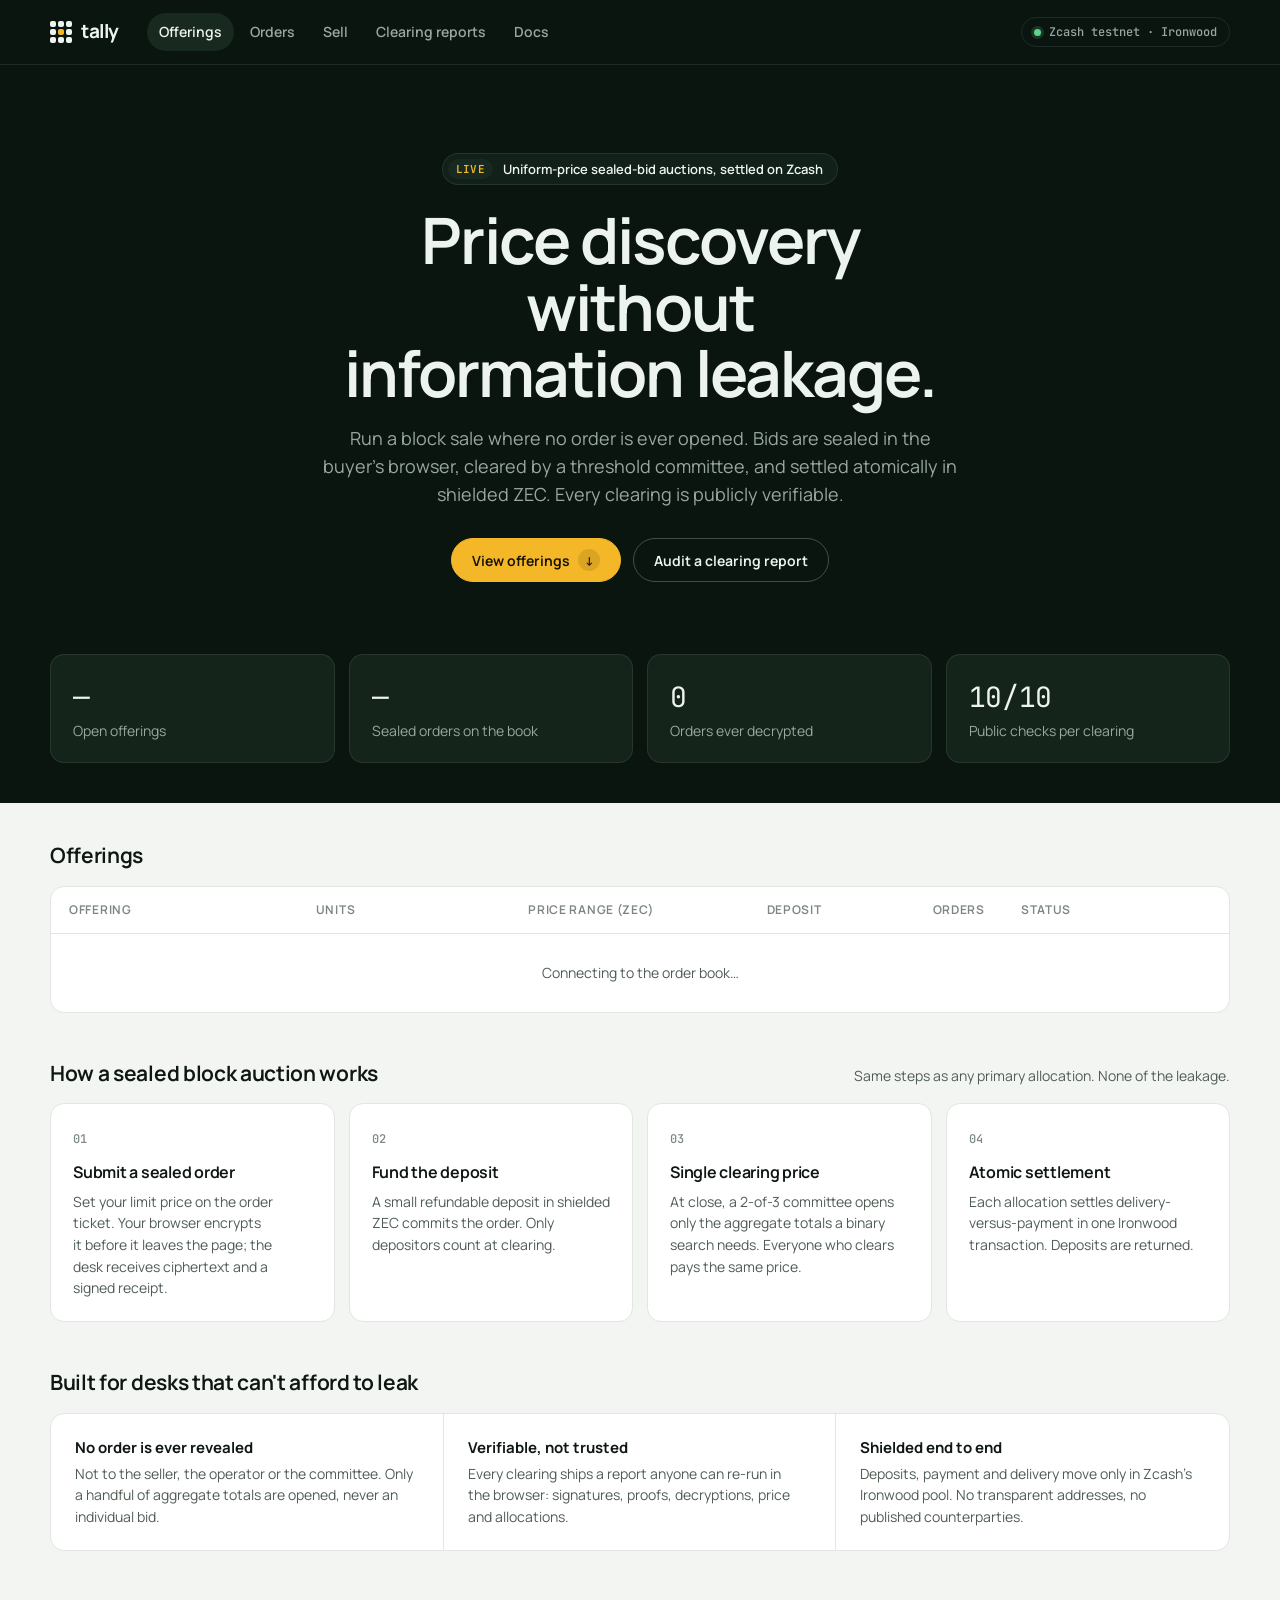
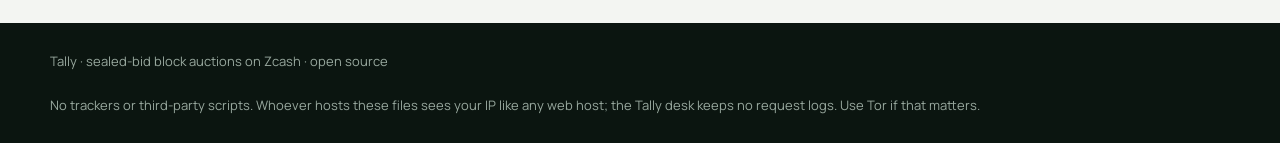
==== commit 41344175: "v2: seller console in the browser, scan-to-pay deposit QR, live chain height and countdowns - Desk p" ====
--- a/web/index.html
+++ b/web/index.html
@@ -14,7 +14,7 @@
 <body>
   <header class="top"><div class="wrap">
     <a class="logo" href="./"><span class="mark" aria-hidden="true"><i></i><i></i><i></i><i></i><i></i><i></i><i></i><i></i><i></i></span>tally</a>
-    <nav aria-label="Main"><a href="./" aria-current="page">Offerings</a><a href="orders.html">Orders</a><a href="verify.html">Clearing reports</a><a href="https://github.com/Demiladepy/tally">Docs</a></nav>
+    <nav aria-label="Main"><a href="./" aria-current="page">Offerings</a><a href="orders.html">Orders</a><a href="sell.html">Sell</a><a href="verify.html">Clearing reports</a><a href="https://github.com/Demiladepy/tally">Docs</a></nav>
     <span class="net">Zcash testnet · Ironwood</span>
   </div></header>
 
--- a/web/shared/style.css
+++ b/web/shared/style.css
@@ -230,6 +230,13 @@
 .kv { display: grid; grid-template-columns: auto 1fr; gap: 6px 14px; font-size: 13px; margin-top: 10px; }
 .kv span:nth-child(odd) { color: var(--ink-3); }
 .kv span:nth-child(even) { font-family: var(--mono); text-align: right; word-break: break-all; }
+.countdown { margin-top: 10px; font: 500 13px var(--mono); color: var(--on-night-2); }
+.countdown:empty { display: none; }
+.scan { display: grid; grid-template-columns: 208px minmax(0, 1fr); gap: 16px; align-items: center; margin: 10px 0 4px; }
+.scan p { font-size: 13px; color: var(--ink-2); line-height: 1.5; }
+.qr { width: 208px; aspect-ratio: 1; border: 1px solid var(--line); border-radius: var(--r-sm); overflow: hidden; background: #fff; }
+.qr svg { display: block; width: 100%; height: 100%; }
+@media (max-width: 480px) { .scan { grid-template-columns: 1fr; justify-items: center; text-align: center; } .qr { width: 220px; } }
 .uri { font: 12px/1.5 var(--mono); background: #f4f6f3; border: 1px solid var(--line); border-radius: var(--r-sm); padding: 10px 12px; word-break: break-all; margin: 8px 0; max-height: 92px; overflow: auto; }
 .btn-row { display: flex; gap: 8px; flex-wrap: wrap; margin-top: 10px; }
 details.manual { margin-top: 12px; font-size: 13px; }
@@ -248,6 +255,7 @@
 .checks { list-style: none; margin: 0; padding: 0; }
 .checks li { display: grid; grid-template-columns: 64px minmax(0, 1fr); gap: 14px; padding: 14px 20px; border-bottom: 1px solid var(--line); animation: rise .35s both; }
 .checks li:last-child { border-bottom: 0; }
+.checks li.empty { display: block; }
 .checks .st { font: 600 11px var(--mono); padding: 4px 0; border-radius: 6px; text-align: center; align-self: start; letter-spacing: .05em; }
 .checks .ok .st { background: var(--pos-bg); color: var(--pos); }
 .checks .bad .st { background: var(--neg-bg); color: var(--neg); }
@@ -305,3 +313,20 @@
 .lead-note { margin-bottom: 6px; }
 .mt8 { margin-top: 8px; }
 .small { font-size: 13px; }
+
+/* ---- seller console ---- */
+.steps { list-style: none; margin: 0; padding: 0; display: grid; gap: 16px; }
+.step-head { display: flex; gap: 14px; align-items: flex-start; margin-bottom: 18px; }
+.step-head .dot { flex: none; width: 30px; height: 30px; border-radius: 50%; display: grid; place-items: center; background: var(--night); color: var(--cta); font: 600 13px var(--mono); }
+.step-head h3 { font-size: 17px; margin-top: 4px; }
+.grid2 { display: grid; grid-template-columns: repeat(2, minmax(0, 1fr)); gap: 0 16px; }
+.grid2 .wide { grid-column: 1 / -1; }
+.drops { display: grid; grid-template-columns: repeat(2, minmax(0, 1fr)); gap: 12px; }
+.small-drop { padding: 18px 16px; font-size: 13px; color: var(--ink-2); }
+.members-list { margin: 14px 0; }
+.member-row { display: flex; justify-content: space-between; align-items: center; gap: 12px; padding: 10px 0; border-bottom: 1px solid var(--line); font-size: 14px; }
+.member-row:last-child { border-bottom: 0; }
+.pv-name { display: block; font-size: 18px; margin-bottom: 8px; overflow-wrap: anywhere; }
+@media (max-width: 640px) { .grid2, .drops { grid-template-columns: 1fr; } }
+.when { display: block; margin-top: 4px; font: 11px var(--mono); color: var(--ink-3); white-space: nowrap; }
+.mt-lg { margin-top: 40px; }
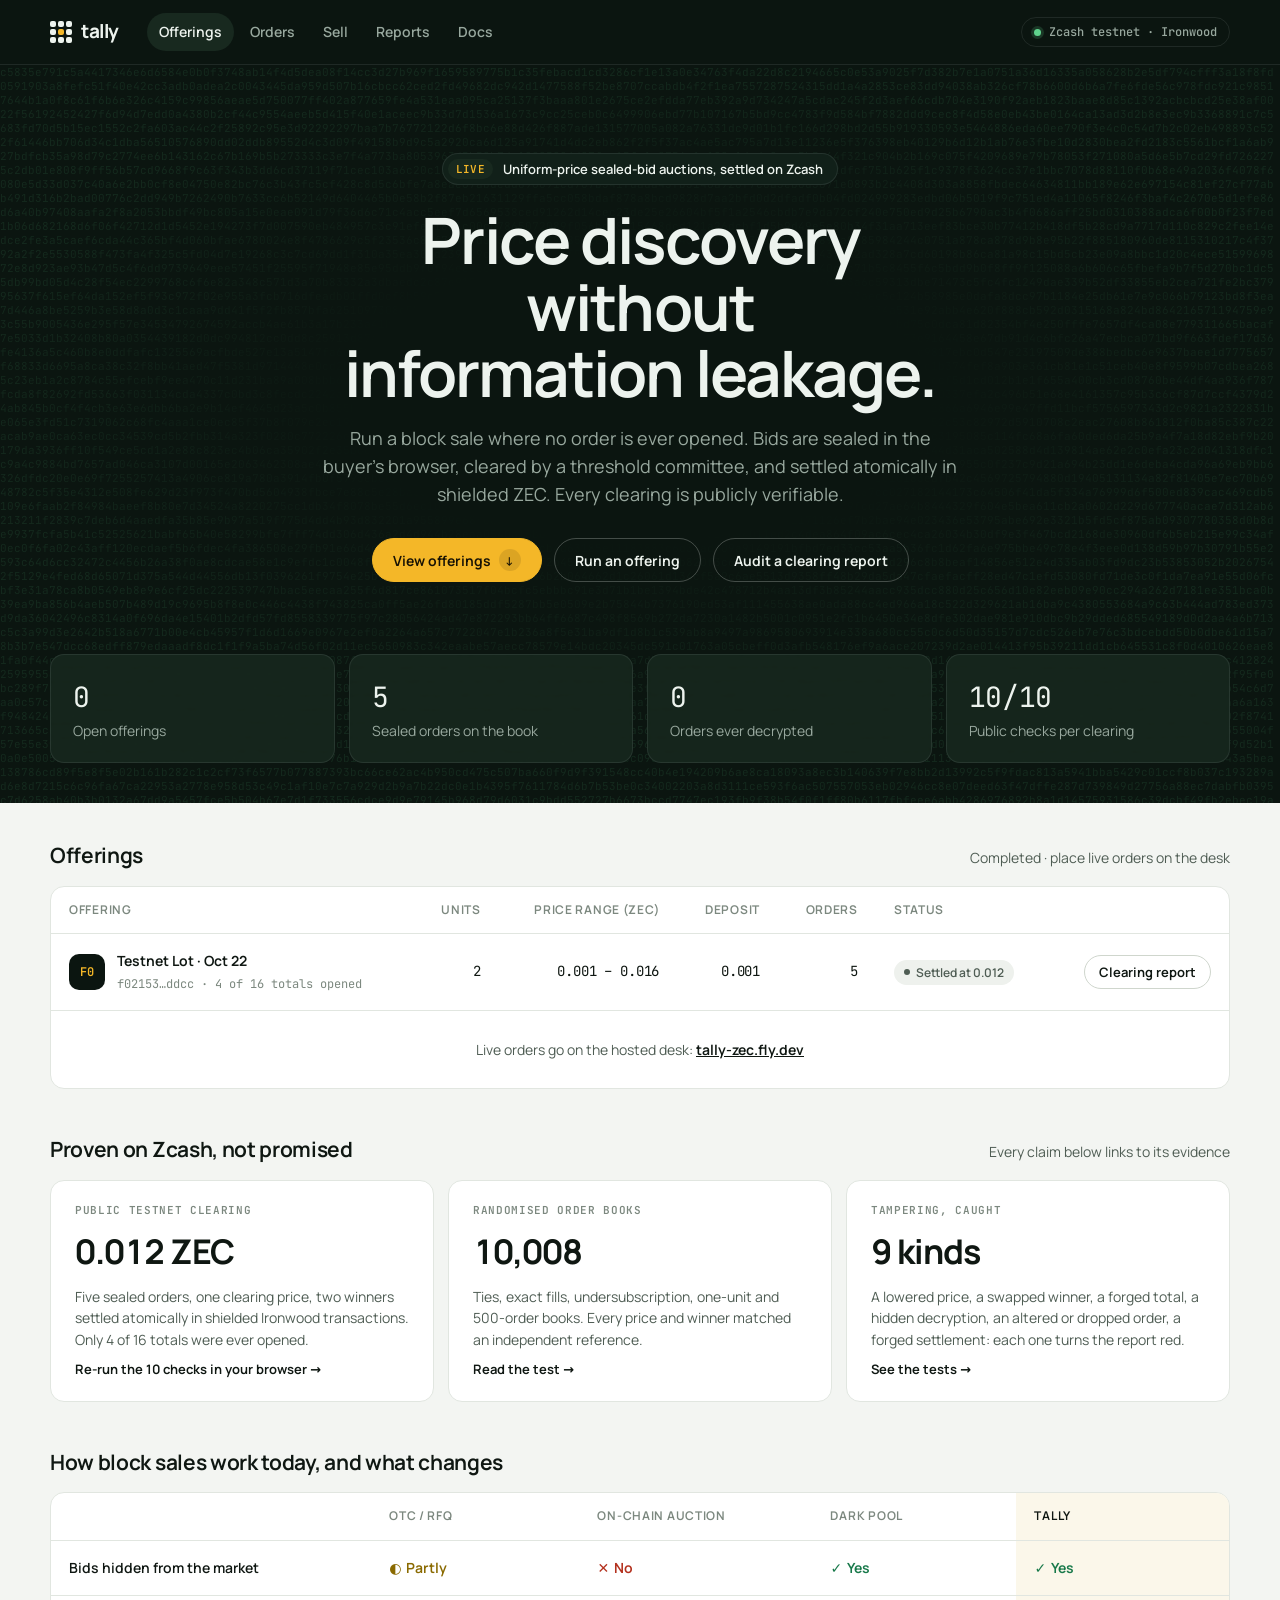
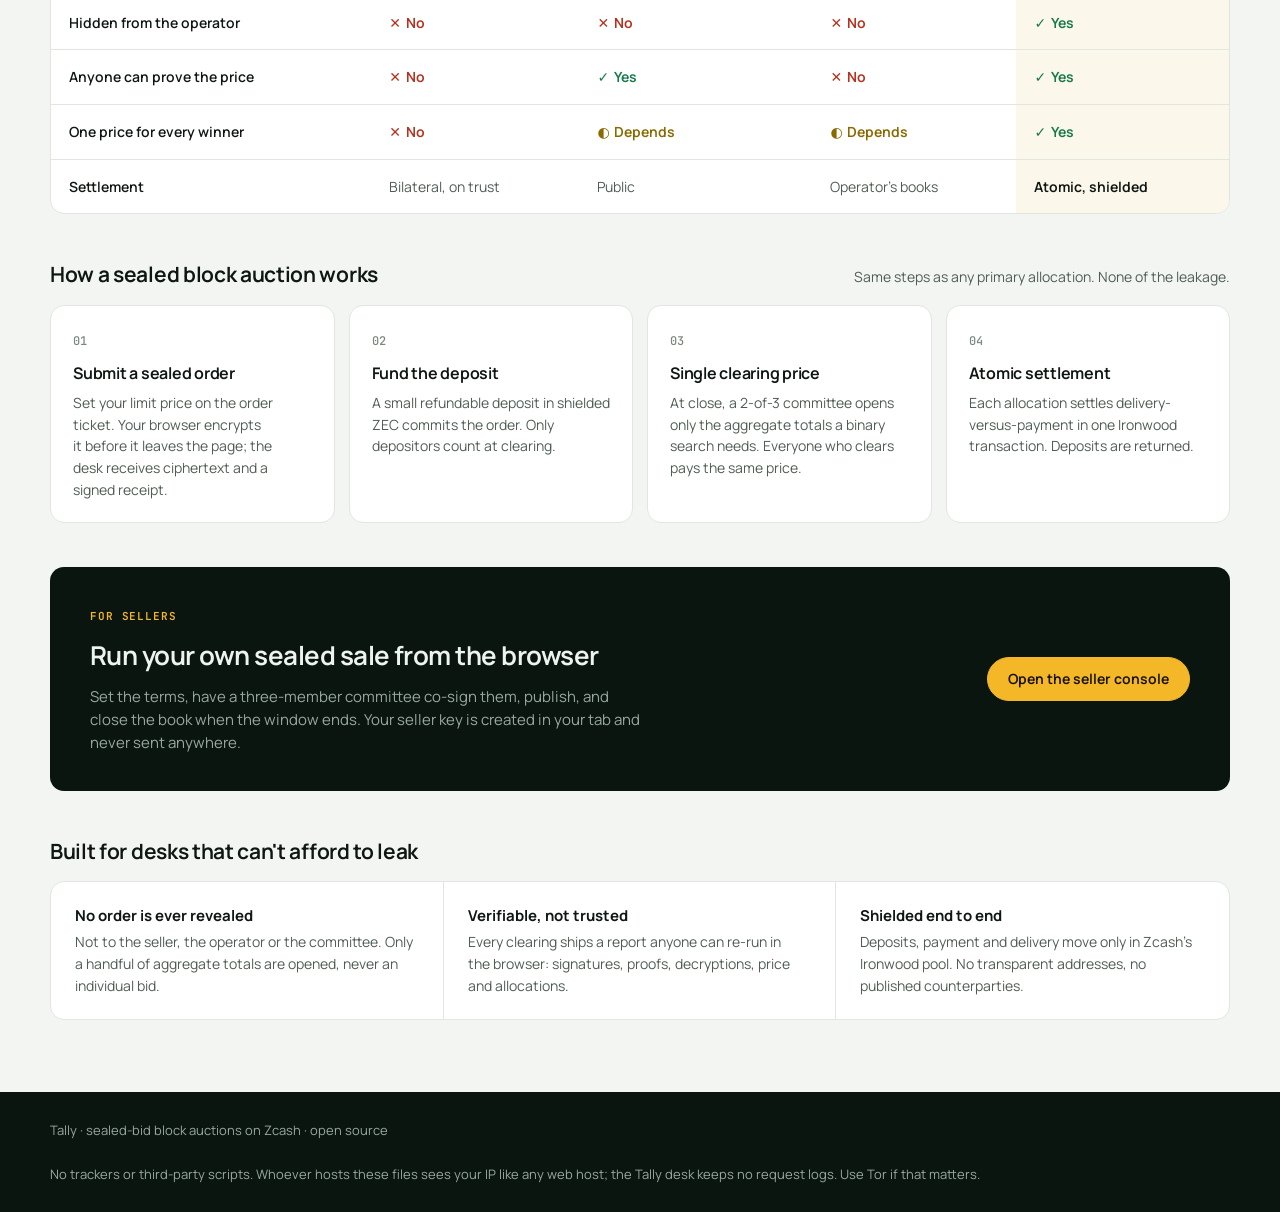
==== commit 86031b05: "v2 UI: landing proof and comparison sections, seller band, offering lifecycle strip, phone layouts -" ====
--- a/web/index.html
+++ b/web/index.html
@@ -14,7 +14,7 @@
 <body>
   <header class="top"><div class="wrap">
     <a class="logo" href="./"><span class="mark" aria-hidden="true"><i></i><i></i><i></i><i></i><i></i><i></i><i></i><i></i><i></i></span>tally</a>
-    <nav aria-label="Main"><a href="./" aria-current="page">Offerings</a><a href="orders.html">Orders</a><a href="sell.html">Sell</a><a href="verify.html">Clearing reports</a><a href="https://github.com/Demiladepy/tally">Docs</a></nav>
+    <nav aria-label="Main"><a href="./" aria-current="page">Offerings</a><a href="orders.html">Orders</a><a href="sell.html">Sell</a><a href="verify.html">Reports</a><a href="https://github.com/Demiladepy/tally">Docs</a></nav>
     <span class="net">Zcash testnet · Ironwood</span>
   </div></header>
 
@@ -26,6 +26,7 @@
       <p class="lede">Run a block sale where no order is ever opened. Bids are sealed in the buyer's browser, cleared by a threshold committee, and settled atomically in shielded ZEC. Every clearing is publicly verifiable.</p>
       <div class="actions">
         <a class="btn cta" href="#offerings">View offerings <span class="arrow" aria-hidden="true">↓</span></a>
+        <a class="btn ghost-dark" href="sell.html">Run an offering</a>
         <a class="btn ghost-dark" href="verify.html?sample=testnet-2026-10-22">Audit a clearing report</a>
       </div>
       <div class="stats" aria-label="Desk statistics">
@@ -48,6 +49,40 @@
       </div>
     </section>
 
+    <section class="section" aria-labelledby="proof-h">
+      <div class="sec-head"><h2 id="proof-h">Proven on Zcash, not promised</h2><span class="muted">Every claim below links to its evidence</span></div>
+      <div class="proof">
+        <a class="card proof-card" href="verify.html?sample=testnet-2026-10-22">
+          <span class="k">Public testnet clearing</span><b>0.012 ZEC</b>
+          <p>Five sealed orders, one clearing price, two winners settled atomically in shielded Ironwood transactions. Only 4 of 16 totals were ever opened.</p>
+          <span class="go">Re-run the 10 checks in your browser →</span></a>
+        <a class="card proof-card" href="https://github.com/Demiladepy/tally/blob/v2/crates/tally-crypto/tests/soak.rs">
+          <span class="k">Randomised order books</span><b>10,008</b>
+          <p>Ties, exact fills, undersubscription, one-unit and 500-order books. Every price and winner matched an independent reference.</p>
+          <span class="go">Read the test →</span></a>
+        <a class="card proof-card" href="https://github.com/Demiladepy/tally/blob/v2/web/test/wasm.test.mjs">
+          <span class="k">Tampering, caught</span><b>9 kinds</b>
+          <p>A lowered price, a swapped winner, a forged total, a hidden decryption, an altered or dropped order, a forged settlement: each one turns the report red.</p>
+          <span class="go">See the tests →</span></a>
+      </div>
+    </section>
+
+    <section class="section" aria-labelledby="cmp-h">
+      <div class="sec-head"><h2 id="cmp-h">How block sales work today, and what changes</h2></div>
+      <div class="card table-wrap">
+        <table class="cmp">
+          <thead><tr><th></th><th>OTC / RFQ</th><th>On-chain auction</th><th>Dark pool</th><th class="us">Tally</th></tr></thead>
+          <tbody>
+            <tr><td>Bids hidden from the market</td><td><i class="part">Partly</i></td><td><i class="no">No</i></td><td><i class="yes">Yes</i></td><td class="us"><i class="yes">Yes</i></td></tr>
+            <tr><td>Hidden from the operator</td><td><i class="no">No</i></td><td><i class="no">No</i></td><td><i class="no">No</i></td><td class="us"><i class="yes">Yes</i></td></tr>
+            <tr><td>Anyone can prove the price</td><td><i class="no">No</i></td><td><i class="yes">Yes</i></td><td><i class="no">No</i></td><td class="us"><i class="yes">Yes</i></td></tr>
+            <tr><td>One price for every winner</td><td><i class="no">No</i></td><td><i class="part">Depends</i></td><td><i class="part">Depends</i></td><td class="us"><i class="yes">Yes</i></td></tr>
+            <tr><td>Settlement</td><td>Bilateral, on trust</td><td>Public</td><td>Operator's books</td><td class="us">Atomic, shielded</td></tr>
+          </tbody>
+        </table>
+      </div>
+    </section>
+
     <section class="section" aria-labelledby="how-h">
       <div class="sec-head"><h2 id="how-h">How a sealed block auction works</h2><span class="muted">Same steps as any primary allocation. None of the leakage.</span></div>
       <div class="steps4">
@@ -56,6 +91,15 @@
         <div class="card"><span class="n">03</span><h3>Single clearing price</h3><p>At close, a 2-of-3 committee opens only the aggregate totals a binary search needs. Everyone who clears pays the same price.</p></div>
         <div class="card"><span class="n">04</span><h3>Atomic settlement</h3><p>Each allocation settles delivery-versus-payment in one Ironwood transaction. Deposits are returned.</p></div>
       </div>
+    </section>
+
+    <section class="section seller-band" aria-labelledby="sell-h">
+      <div>
+        <span class="k">For sellers</span>
+        <h2 id="sell-h">Run your own sealed sale from the browser</h2>
+        <p>Set the terms, have a three-member committee co-sign them, publish, and close the book when the window ends. Your seller key is created in your tab and never sent anywhere.</p>
+      </div>
+      <a class="btn cta" href="sell.html">Open the seller console</a>
     </section>
 
     <section class="section" aria-labelledby="why-h">
--- a/web/shared/style.css
+++ b/web/shared/style.css
@@ -330,3 +330,58 @@
 @media (max-width: 640px) { .grid2, .drops { grid-template-columns: 1fr; } }
 .when { display: block; margin-top: 4px; font: 11px var(--mono); color: var(--ink-3); white-space: nowrap; }
 .mt-lg { margin-top: 40px; }
+
+/* ---- landing: proof, comparison, sellers ---- */
+.proof { display: grid; grid-template-columns: repeat(3, minmax(0, 1fr)); gap: 14px; }
+.proof-card { display: flex; flex-direction: column; gap: 8px; padding: 22px 24px; text-decoration: none; color: inherit; transition: border-color .15s, transform .15s; }
+.proof-card:hover { border-color: var(--ink-3); transform: translateY(-2px); }
+.proof-card .k { font: 600 11px var(--mono); letter-spacing: .06em; text-transform: uppercase; color: var(--ink-3); }
+.proof-card b { font-size: 34px; letter-spacing: -.03em; font-variant-numeric: tabular-nums; }
+.proof-card p { color: var(--ink-2); font-size: 14px; flex: 1; }
+.proof-card .go { font-size: 13px; font-weight: 650; color: var(--ink); }
+table.cmp td:first-child { font-weight: 600; color: var(--ink); white-space: nowrap; }
+table.cmp td { color: var(--ink-2); }
+table.cmp th.us, table.cmp td.us { background: #fbf7ea; color: var(--ink); font-weight: 650; }
+table.cmp i { font-style: normal; font-weight: 650; }
+table.cmp i::before { display: inline-block; width: 1.2em; }
+table.cmp i.yes { color: var(--pos); } table.cmp i.yes::before { content: "✓"; }
+table.cmp i.no { color: var(--neg); } table.cmp i.no::before { content: "✕"; }
+table.cmp i.part { color: var(--wait); } table.cmp i.part::before { content: "◐"; }
+.seller-band { display: flex; align-items: center; justify-content: space-between; gap: 28px; background: var(--night); color: var(--on-night); border-radius: var(--r); padding: 36px 40px; }
+.seller-band .k { font: 600 11px var(--mono); letter-spacing: .08em; text-transform: uppercase; color: var(--cta); }
+.seller-band h2 { font-size: 26px; margin: 8px 0 10px; letter-spacing: -.02em; }
+.seller-band p { color: var(--on-night-2); max-width: 62ch; }
+.seller-band .btn { flex: none; }
+@media (max-width: 980px) { .proof { grid-template-columns: 1fr; } .seller-band { flex-direction: column; align-items: flex-start; padding: 28px; } }
+
+/* ---- offering lifecycle ---- */
+.phases { list-style: none; margin: 18px 0 0; padding: 0; display: grid; grid-template-columns: repeat(4, minmax(0, 1fr)); gap: 0; counter-reset: ph; }
+.phases li { position: relative; padding: 14px 16px 0 0; counter-increment: ph; }
+.phases li::before { content: ""; display: block; height: 3px; border-radius: 3px; background: var(--night-3); margin-bottom: 12px; }
+.phases li.done::before { background: var(--pos); }
+.phases li.now::before { background: linear-gradient(90deg, var(--cta) 40%, var(--night-3) 40%); }
+.phases b { display: block; font-size: 13px; color: var(--on-night-2); }
+.phases li.done b, .phases li.now b { color: var(--on-night); }
+.phases b::before { content: counter(ph, decimal-leading-zero) "  "; font: 500 11px var(--mono); color: var(--on-night-2); white-space: pre; }
+.phases li.now b::before { color: var(--cta); }
+.phases span { display: block; font-size: 12px; color: var(--on-night-2); margin-top: 2px; }
+@media (max-width: 980px) { .desk .ticket { order: -1; } }
+@media (max-width: 720px) { .phases { grid-template-columns: 1fr 1fr; row-gap: 6px; } }
+@media (max-width: 640px) {
+  #offerings .table-wrap table { min-width: 0; }
+  #offerings thead { display: none; }
+  #offerings tbody tr { display: grid; grid-template-columns: minmax(0, 1fr) auto; align-items: center; gap: 12px; padding: 16px; border-bottom: 1px solid var(--line); }
+  #offerings tbody tr:last-child { border-bottom: 0; }
+  #offerings td { padding: 0; border: 0; }
+  #offerings td:first-child, #offerings td.empty { grid-column: 1 / -1; }
+  #offerings td:nth-child(2), #offerings td:nth-child(3), #offerings td:nth-child(4), #offerings td:nth-child(5) { display: none; }
+  #offerings td.empty { display: block; }
+  .when { white-space: normal; }
+}
+.verdict-mark { align-items: flex-start; }
+@media (max-width: 640px) { .verdict-mark .seal { width: 34px; height: 34px; font-size: 16px; margin-top: 4px; } }
+.verdict-mark .seal { flex: none; margin-top: 2px; }
+td.empty b { display: block; color: var(--ink); margin-bottom: 6px; }
+td.empty p { max-width: 52ch; margin: 0 auto 10px; font-size: 14px; }
+td.empty a { font-weight: 650; color: var(--ink); }
+.asset small { white-space: nowrap; }
